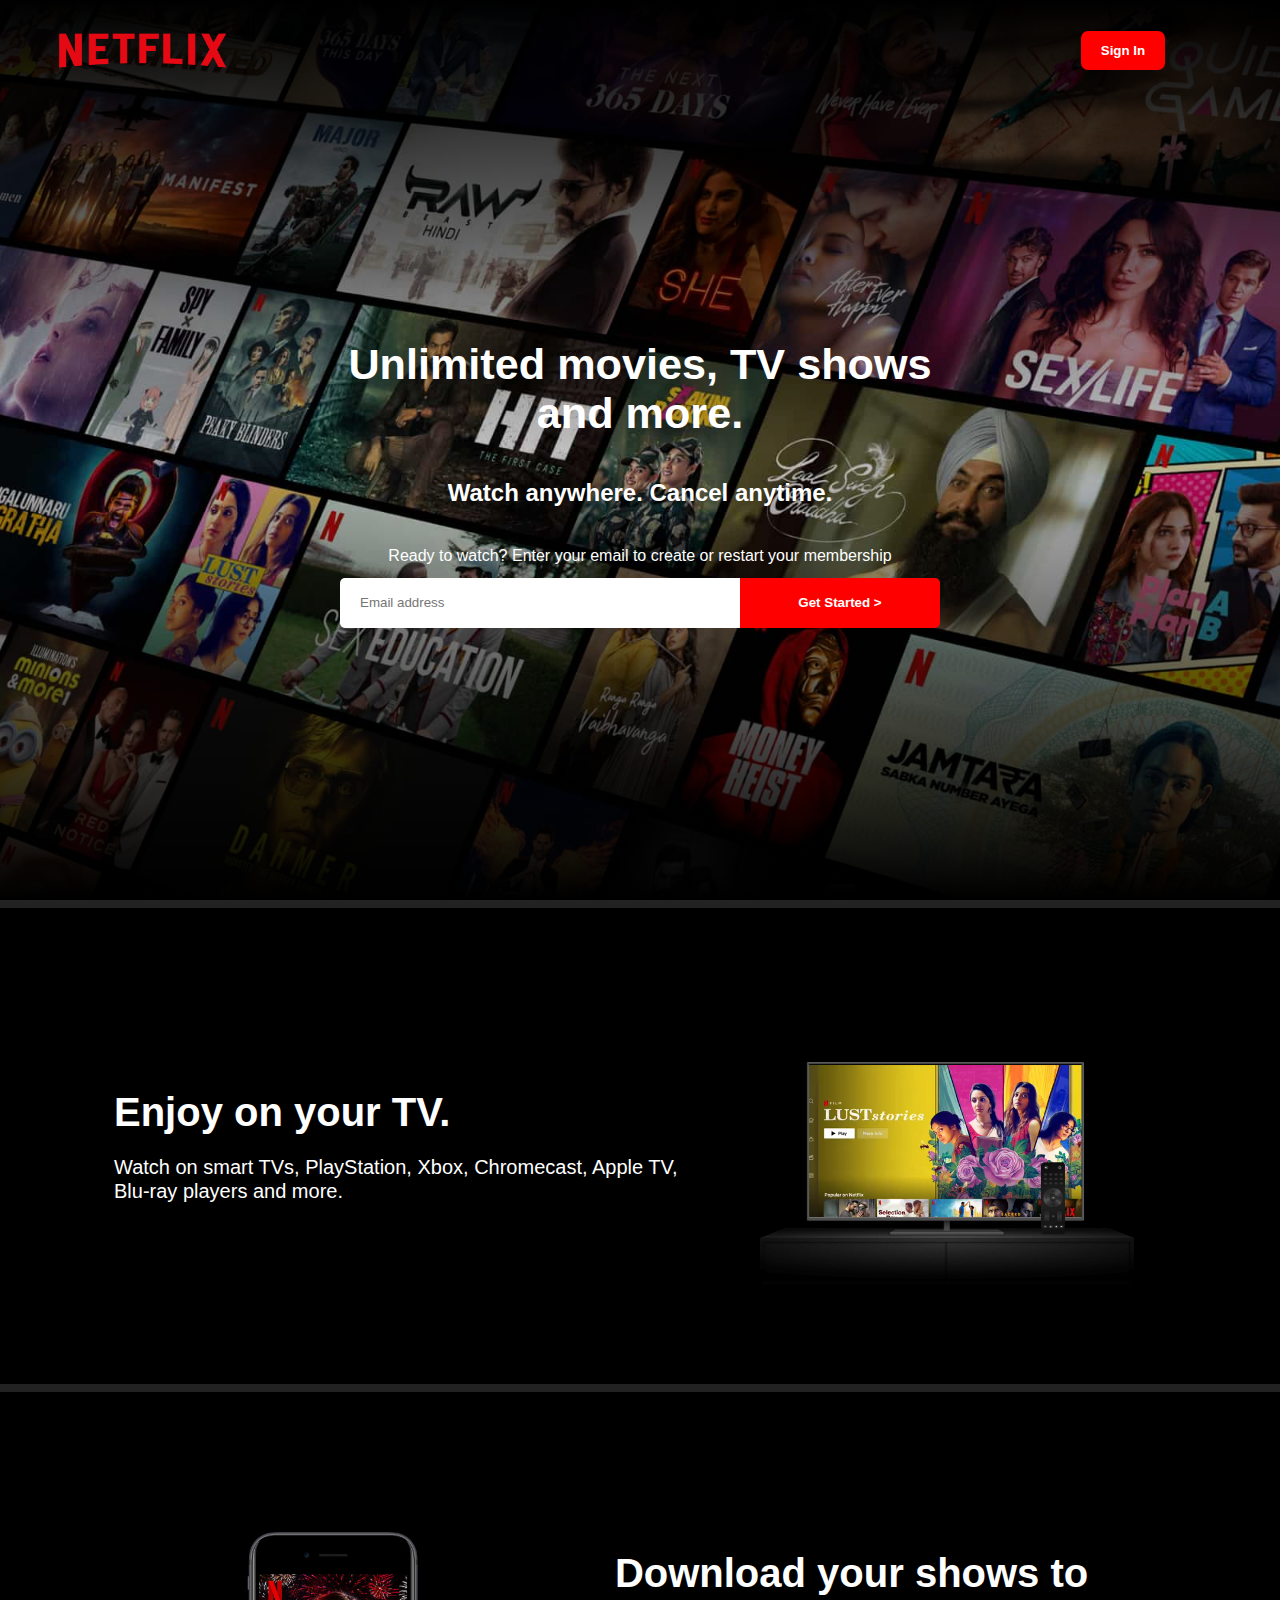
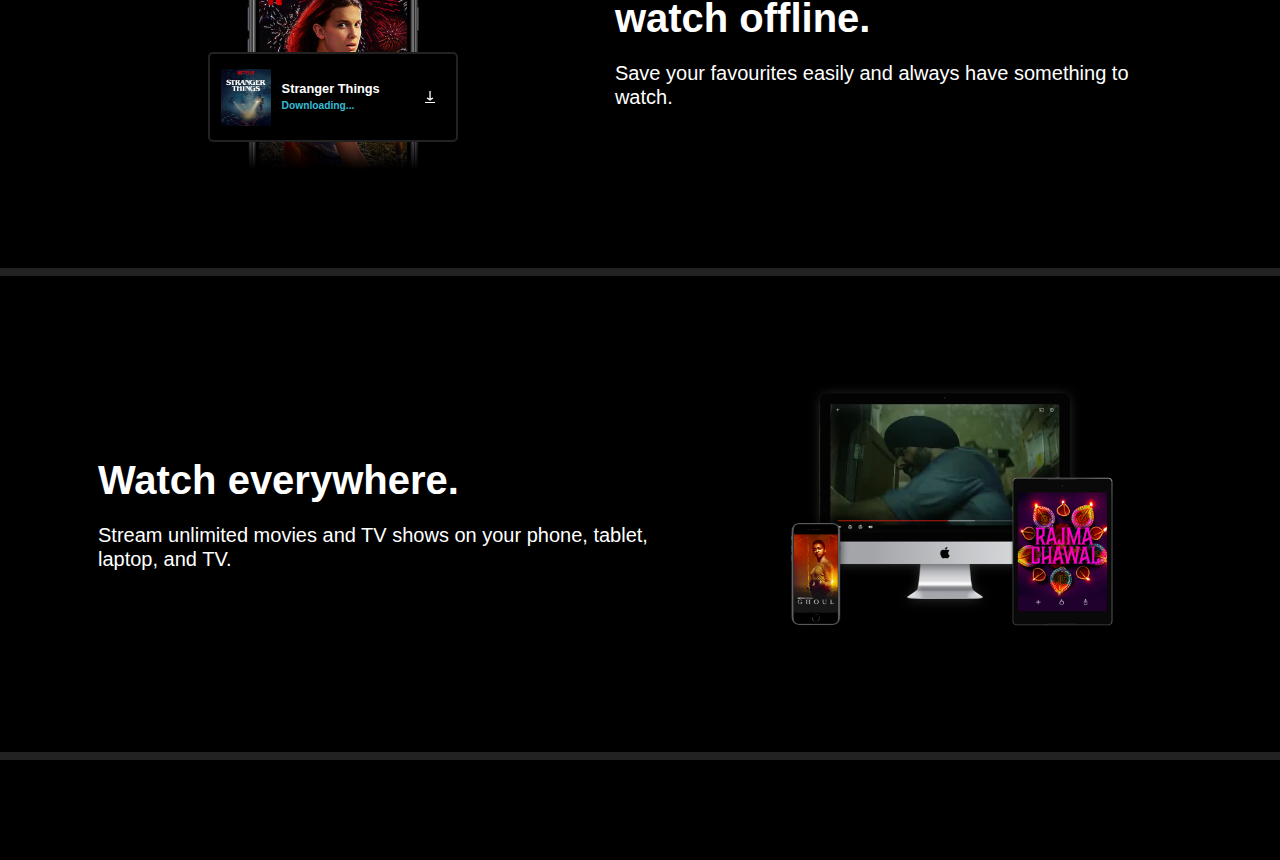
==== index.html @ bd9a206d "updates on style card 3" ====
<!DOCTYPE html>
<html lang="en">
<head>
    <meta charset="UTF-8">
    <meta name="viewport" content="width=device-width, initial-scale=1.0">
    <title>Netflix India - Watch TV Shows Online, Watch Movies Online - Dakhani Usman </title>
    <link rel="stylesheet" href="./styles.css">
    <link rel="stylesheet" href="./responsive.css">
    <link rel="icon" href="./assets/Netflixicon.ico" >
</head>
<body>
    <div id="main">
        <div id="main-container">
            <section class="hero">
                <div class="header">
                    <header class="header-container">
                        <div class="logo">
                            <div class="logo-container">
                                <img src="./assets/logo.png" alt="">
                            </div>
                        </div>
                        <div class="sign-in">
                            <div class="sign-in-btn">
                                <button class="btn">
                                    <a href="#">Sign In</a>
                                </button>
                            </div>
                        </div>
                    </header>
                </div>
                <div class="hero-body">
                    <div class="banner">
                        <div class="banner-desc">
                            <h1>Unlimited movies, TV shows and more.</h1>
                            <h2>Watch anywhere. Cancel anytime.</h2>
                            <p>Ready to watch? Enter your email to create or restart your membership</p>
                        </div>
                        <div class="action-box">
                            <input type="text" placeholder="Email address">
                            <div class="start-btn">
                                <button class="btn">
                                    <a href="#">Get Started > </a>
                                </button>
                            </div>
                        </div>
                    </div>
                </div>
            </section>

            <!-- style csards section -->
             <section class="style-cards">
                <div class="style-cards-container">
                    <div class="style-card card-1">
                        <div class="card-1-container">
                            <div class="card-1-left">
                                <div class="card-1-left-desc">
                                    <h2>Enjoy on your TV.</h2>
                                    <p>
                                        Watch on smart TVs, PlayStation, Xbox, Chromecast, Apple TV, Blu-ray players and more.
                                    </p>
                                </div>
                            </div>
                            <div class="card-1-right">
                                <div class="card-1-right-container">
                                    <img src="./assets/tv1.png" alt="">
                                    <video src="./assets/video1.m4v" autoplay loop muted ></video>
                                </div>
                            </div>
                        </div>
                    </div>
                    <div class="style-card card-2">
                        <div class="card-2-container">
                            <div class="card-2-left">
                                <div class="card-2-left-container">
                                    <div class="card-2-outer-img">
                                        <img src="./assets/card2Img.jpg" alt="card 2 img">
                                    </div>
                                    <div class="card-2-inner-img">
                                        <img src="./assets/STimg.png" alt="stranger things image">
                                        <p>Stranger  Things <br />
                                            <span style="color:#36bdd9;">Downloading...</span>
                                        </p>
                                        <img src="./assets/download-icon.gif" alt="download gif">
                                    </div>
                                </div>
                            </div>
                            <div class="card-2-right">
                                <div class="card-2-right-desc">
                                    <h2>Download your shows to watch offline.</h2>
                                    <p>Save your favourites easily and always have something to watch.</p>
                                </div>
                            </div>
                        </div>
                    </div>
                    <div class="style-card">
                        <div class="card-3-container">
                            <div class="card-3-left">
                                <div class="card-3-left-desc">
                                    <h2>Watch everywhere.</h2>
                                    <p>
                                        Stream unlimited movies and TV shows on your phone, tablet, laptop, and TV.
                                    </p>
                                </div>
                            </div>
                            <div class="card-3-right">
                                <div class="card-3-right-container">
                                    <img src="./assets/tv2.png" alt="TV 2">
                                    <video src="./assets/video2.m4v" autoplay loop muted ></video>
                                </div>
                            </div>
                        </div>
                    </div>
                    <div class="style-card"></div>
                </div>
             </section>
        </div>
    </div>
</body>
</html>
---- styles.css ----
* {
  margin: 0;
  padding: 0;
  box-sizing: border-box;
}

#main {
  width: 100%;
  /* height: 100vh; */
  /* border: 5px solid red; */
  font-family: Arial, Helvetica, sans-serif;
}

#main-container {
  width: 100%;
  height: 100%;
  background-color: black;
  color: white;
  /* padding: 0px 2em; */
}

.hero {
  position: relative;
  width: 100%;
  height: 100vh;
  /* background-color: green; */
  color: white;
  background: url(./assets/banner.jpg);
  background-size: cover;
  background-position: center;
  background-repeat: no-repeat;
  /* z-index: 1000; */
}

.hero::before {
  content: "";
  position: absolute;
  top: 0;
  left: 0;
  width: 100%;
  height: 50%;
  z-index: 10;
  background: linear-gradient(to bottom, black, transparent);
}

.hero::after {
  content: "";
  position: absolute;
  bottom: -0px;
  left: 0;
  width: 100%;
  height: 50%;
  z-index: 10;
  background: linear-gradient(to top, black, transparent);

}

.header {
  position: relative;
  width: 95%;
  height: 100px;
  margin: auto;
  /* border: 2px solid green; */
  display: flex;
  justify-content: space-between;
  align-items: center;
  z-index: 1000;
}

.header-container {
  width: 100%;
  height: 100%;
  /* border: 2px solid blue; */
  display: flex;
  justify-content: space-between;
  align-items: center;
}

.logo {
  width: 30%;
  height: 100%;
  /* border: 2px solid yellow; */
}

.logo-container {
  width: 220px;
  height: 100%;
  /* border: 1px solid blue; */
  display: flex;
  justify-content: left;
  align-items: center;
}

.logo-container>img {
  width: 100%;
  height: 100%;
}

.sign-in {
  width: 30%;
  height: 100%;
  /* border: 2px solid yellow; */
  display: flex;
  justify-content: right;
  align-items: center;
}

.sign-in-btn {
  width: 250px;
  height: 100%;
  display: flex;
  justify-content: center;
  align-items: center;
  /* border: 2px solid blue; */
}

.btn {
  background-color: #ff0000;
  padding: 12px 20px;
  border-radius: 7px;
  border: none;
  outline: none;
}

.btn a {
  text-decoration: none;
  color: white;
  font-size: 1.4em;
  font-weight: 600;
}

.hero-body {
  width: 100%;
  min-height:100vh;
  /* border: 2px solid red; */
  display: flex;
  justify-content: center;
  align-items: center;
  z-index: 1000;
  margin: auto;
}

.banner {
  position: relative;
  max-width: 700px;
  height: 300px;
  margin: auto;
  /* border: 2px solid blue; */
  display: flex;
  flex-direction: column;
  justify-content: space-between;
  align-items: center;
  transform: translate(0%, -20%);
  z-index: 1000;
}

.banner-desc {
  width: 100%;
  height: 75%;
  /* border: 2px solid yellow; */
  display: flex;
  flex-direction: column;
  justify-content: space-between;
  align-items: center;
  gap: 20px;
}

h1 {
  width: 100%;
  font-size: 3.2em;
  text-align: center;
}

h2 {
  font-size: 1.5em;
}

p {
  font-size: 1.2em;
}

.action-box {
  width: 100%;
  height: 25%;
  /* border: 2px solid blue; */
  display: flex;
  justify-content: center;
  align-items: center;
}

.action-box>input {
  width: 70%;
  /* height:70%; */
  height: 50px;
  padding: 18px 20px;
  border-radius: 5px 0px 0px 5px;
  border: none;
  outline: none;
}

.action-box>.start-btn .btn {
  width: 200px;
  height: 50px;
  /* height: 70%;    */
  padding: 15px 20px;
  border-radius: 0px 5px 5px 0px;
}

.style-cards {
  width: 100%;
  /* height: 100vh; */
  /* border: 2px solid red; */
}

.style-card {
  width: 100%;
  background-color: black;
  border-top: 8px solid rgb(34, 34, 34);
  padding: 50px 50px;
  color: #fff;
}

.card-1-container {
  width: 100%;
  height: 100%;
  padding: 3em 2em;
  display: flex;
  justify-content: space-between;
  align-items: center;
}

.card-1-left {
  width: 55%;
  height: 100%;
  /* border: 2px solid blue; */
  display: flex;
  justify-content: center;
  align-items: center;
}

.card-1-left-desc {
  width: 100%;
  height: 100%;
  /* border: 2px solid green; */
  padding: 0px 0px 0px 2em ;
  display: flex;
  flex-direction: column;
  justify-content: space-evenly;
  text-align: left;
  gap: 20px;
}

.style-card h2 {
  font-size: 3em;
}

.style-card p {
  width: 100%;
  font-size: 1.7em;
  line-height: 1.2em;
}

.card-1-right {
  width: 45%;
  height: 100%;
  /* border: 2px solid blue; */
  display: flex;
  justify-content: center;
  align-items: center;
}

.card-1-right-container {
  position: relative;
  min-width: 640px;
  height: 480px;
  padding: 0px 1em;
  display: flex;
  justify-content: center;
  align-items: center;
  /* border: 2px solid yellow; */
}

.card-1-right-container>img {
  position: relative;
  width: 100%;
  height: 100%;
  z-index: 2;
}

.card-1-right-container>video {
  position: absolute;
  top: 21%;
  left: 14.5%;
  width: 70%;
  z-index: 1;
}

.card-2-container {
  width: 100%;
  height: 100%;
  padding: 3em 2em;
  display: flex;
  justify-content: space-between;
  align-items: center;
}

.card-2-left {
  width: 45%;
  height: 100%;
  display: flex;
  justify-content: center;
  align-items: center;
  /* border: 2px solid blue; */
}

.card-2-left-container {
  position: relative;
  width: 100%;
  height: 100%;
  display: flex;
  flex-direction: column;
  align-items: center;
}

.card-2-outer-img {
  min-width: 700px;
  height: 520px;

}

.card-2-outer-img>img {
  width: 100%;
  height: 100%;
}

.card-2-inner-img {
  position: absolute;
  bottom: 10%;
  min-width: 350px;
  height: 90px;
  border: 2px solid #222222;
  display: flex;
  justify-content: space-evenly;
  align-items: center;
  background-color: black;
  border-radius: 5px;
  /* border: 5px solid red; */
}

.card-2-inner-img >img:nth-child(1) {
  /* border: 1px solid white; */
  min-width: 50px;
  height: 70px;
}

.card-2-inner-img p {
  font-size: 1em;
  font-weight: 600;
  /* border: 2px solid blue; */
  width: 50%;
}


.card-2-inner-img span {
  font-size: 0.8em;

}

.card-2-inner-img >img:nth-child(3){
  width: 50px;
  height: 50px;
}


.card-2-right {
  width: 55%;
  height: 100%;
  /* border: 2px solid blue; */
  display: flex;
  justify-content: center;
  align-items: center;
}


.card-2-right-desc {
  width: 90%;
  height: 100%;
  /* border: 2px solid green; */
  padding: 0px 2em 0px 0px  ;
  display: flex;
  flex-direction: column;
  justify-content: space-evenly;
  text-align: left;
  gap: 20px;
}

.card-3-container {
  width: 100%;
  height: 100%;
  padding: 3em 2em;
  display: flex;
  justify-content: space-between;
  align-items: center;
}

.card-3-left {
  width: 55%;
  height: 100%;
  /* border: 2px solid blue; */
  display: flex;
  justify-content: center;
  align-items: center;
}

.card-3-left-desc {
  width: 100%;
  height: 100%;
  /* border: 2px solid green; */
  padding: 0px 1em;
  display: flex;
  flex-direction: column;
  justify-content: space-evenly;
  text-align: left;
  gap: 20px;
}


.card-3-right {
  width: 45%;
  height: 100%;
  /* border: 2px solid blue; */
  display: flex;
  justify-content: center;
  align-items: center;
}

.card-3-right-container {
  position: relative;
  min-width: 700px;
  height: 526px;
  padding: 0px 1em;
  display: flex;
  justify-content: center;
  align-items: center;
  /* border: 2px solid yellow; */
}

.card-3-right-container>img {
  position: relative;
  width: 100%;
  height: 100%;
  z-index: 2;
}

.card-3-right-container>video {
  position: absolute;
  top: 8%;
  left: 18.5%;
  width: 60%;
  z-index: 1;
}

::-webkit-scrollbar{
  display: none;
}
---- responsive.css ----
/* mobile */
@media screen and (min-width : 300px) and (max-width : 499px) {
    .banner {
        max-width: 300px;
        height: 300px;
        /* border: 2px solid green; */
    }

    .banner-desc {
        height: 70%;
        justify-content: space-evenly;
        gap: 0px;
        /* border: 2px solid red; */
    }

    .action-box>input {
        width: 70%;
        /* height:70%; */
        height: 30px;
        padding: 18px 20px;
        border-radius: 5px 0px 0px 5px;
        border: none;
        outline: none;
    }

    h1 {
        font-size: 2em;
        text-align: center;
    }

    h2 {
        font-size: 1.2em;
    }

    p {
        font-size: 1em;
        text-align: center;
    }

    .logo-container {
        width: 150px;
        height: 100%;
    }

    .btn a {
        font-size: 1em;
    }

    .action-box {
        height: 30%;
    }


    .action-box>input {
        width: 50%;
        /* height:70%; */
        height: 50px;
        padding: 18px 20px;
        border-radius: 5px 0px 0px 5px;
        border: none;
        outline: none;
    }


    .action-box>.start-btn .btn {
        width: 130px;
        height: 50px;
        /* height: 70%;    */
        padding: 5px;
        font-size: 12px;
        border-radius: 0px 5px 5px 0px;
    }

    .style-card {
        padding: 0px;
    }

    .card-1-container {
        flex-direction: column;
        gap: 30px;
    }

    .card-1-left {
        width: 100%;
    }

    .card-1-left-desc {
        gap: 30px;
    }

    .card-1-left-desc h2 {
        text-align: center;
    }

    .card-1-left-desc p {
        text-align: center;
    }

    .card-1-right {
        width: 100%;
    }

    .card-1-right-container {
        min-width: 300px;
        height: 240px;
        padding: 0;
    }


    .style-cards h2 {
        font-size: 1.5rem;
        text-align: center;
    }


    .style-cards p {
        font-size: 1rem;
        text-align: center;
    }


    .card-2-container {
        flex-direction: column;
        gap: 30px;
    }

    .card-2-right-desc {
        padding: 0;
    }

    .card-2-left {
        width: 100%;

    }

    .card-2-right-desc {
        gap: 30px;
    }

    .card-2-right {
        width: 100%;
        /* border: 2px solid red; */
    }

    .card-2-outer-img {
        min-width: 300px;
        height: 240px;
        /* border: 2px solid red; */
    }

    .card-2-inner-img {
        min-width: 200px;
        height: 50px;
        /* border: 2px solid blue; */
    }

    .card-2-inner-img>img:nth-child(1) {
        /* border: 1px solid white; */
        min-width: 30px;
        height: 42px;
    }

    .card-2-inner-img>p {
        font-size: 0.7em;
        text-align: left;
    }

    .card-2-inner-img>img:nth-child(3) {
        width: 30px;
        height: 30px;
    }

    .card-1-container {
        flex-direction: column;
        gap: 30px;
    }



    .card-1-left {
        width: 100%;
    }

    .card-1-left-desc {
        gap: 30px;
    }

    .card-1-left-desc h2 {
        text-align: center;
    }

    .card-1-left-desc p {
        text-align: center;
    }

    .card-1-right {
        width: 100%;
    }

    .card-1-right-container {
        min-width: 300px;
        height: 240px;
        padding: 0;
    }
}

/* mini tablets */
@media screen and (min-width : 500px) and (max-width : 699px) {
    .banner {
        max-width: 500px;
        /* border: 2px solid purple; */
    }

    h1 {
        font-size: 2em;
        text-align: center;
    }

    h2 {
        font-size: 1.5em;
    }

    p {
        font-size: 1em;
        text-align: center;
    }

    .btn a {
        font-size: 1em;
    }

    .action-box>.start-btn .btn {
        width: 150px;
        padding: 10px 10px;
    }

    .card-1-container {
        flex-direction: column;
        gap: 30px;
    }

    .card-1-left {
        width: 100%;
    }

    .card-1-left-desc {
        gap: 30px;
    }

    .card-1-left-desc p {
        text-align: left;
    }

    .card-1-right {
        width: 100%;
    }

    .style-card {
        padding: 50px 0px;
    }

    .card-1-right-container {
        min-width: 500px;
        height: 340px;
        /* padding: 3em 0px; */
    }

    .style-cards h2 {
        font-size: 2rem;
    }


    .style-cards p {
        font-size: 1rem;
        text-align: left;
    }

    .card-2-container {
        flex-direction: column;
        gap: 30px;
    }

    .card-2-left {
        width: 100%;

    }

    .card-2-right-desc {
        gap: 30px;
    }

    .card-2-right {
        width: 100%;
        /* border: 2px solid red; */
    }

    .card-2-outer-img {
        min-width: 500px;
        height: 375px;
        /* border: 2px solid red; */
    }

    .card-2-inner-img {
        min-width: 250px;
        /* border: 2px solid blue; */
    }

    .card-2-inner-img>img:nth-child(1) {
        /* border: 1px solid white; */
        min-width: 40px;
        height: 57px;
    }

    .card-2-inner-img>p {
        font-size: 0.8em;
        text-align: left;
    }

    .card-2-inner-img>img:nth-child(3) {
        width: 30px;
        height: 30px;
    }
}


/* tablet */
@media screen and (min-width : 700px) and (max-width : 999px) {
    .banner {
        max-width: 600px;
        /* border: 2px solid green; */
    }

    h1 {
        font-size: 2.7em;
        text-align: center;
    }

    h2 {
        font-size: 1.5em;
    }

    p {
        font-size: 1em;
    }

    .btn a {
        font-size: 1em;
    }

    .style-cards h2 {
        font-size: 2.2rem;
    }


    .style-cards p {
        font-size: 1.05rem;
    }

    .card-1-container {
        flex-direction: column;
        gap: 30px;
    }

    .card-1-left {
        width: 100%;
    }

    .card-1-left-desc {
        gap: 30px;
    }

    .card-1-right {
        width: 100%;
    }

    .card-2-container {
        flex-direction: column;
        gap: 30px;
    }

    .card-2-left {
        width: 100%;

    }

    .card-2-right-desc {
        gap: 30px;
    }

    .card-2-right {
        width: 100%;
        /* border: 2px solid red; */
    }


    .card-2-outer-img {
        min-width: 640px;
        height: 480px;
        /* border: 2px solid red; */
    }

    .card-3-container {
        flex-direction: column;
        gap: 30px;
    }

    .card-3-left {
        width: 100%;
    }

    .card-3-left-desc {
        gap: 30px;
    }

    .card-3-right {
        width: 100%;
    }


}


/* laptop */
@media screen and (min-width : 1000px) and (max-width : 1439px) {
    .banner {
        max-width: 600px;
        /* border: 2px solid blue; */
    }

    h1 {
        font-size: 2.7em;
        text-align: center;
    }

    h2 {
        font-size: 1.5em;
    }

    p {
        font-size: 1em;
    }

    .btn a {
        font-size: 1em;
    }

    .style-cards h2 {
        font-size: 2.5rem;
    }

    .style-cards p {
        font-size: 1.25rem;
    }


    .card-1-right-container {
        min-width: 340px;
        height: 280px;
    }

    .card-2-outer-img {
        min-width: 340px;
        height: 280px;
        /* border: 2px solid red; */
    }

    .card-2-inner-img {
        min-width: 250px;
    }

    .card-2-inner-img>img:nth-child(1) {
        /* border: 1px solid white; */
        width: 40px;
        height: 57px;
    }

    .card-2-inner-img p {
        font-size: 0.8em;
    }

    .card-2-inner-img>img:nth-child(3) {
        width: 30px;
        height: 30px;
    }

    .card-3-right-container {
        min-width: 340px;
        height: 280px;
    }
}


/* desktop */
@media screen and (min-width : 1440px) and (max-width : 1920px) {
    h1 {
        font-size: 3.2em;
    }

    h2 {
        font-size: 1.5em;
    }

    p {
        font-size: 1.2em;
    }


}

@media screen and (min-width:1385px)and (max-width : 1685px) {

    .card-1-right-container {
        min-width: 540px;
        height: 380px;
    }

    .card-2-outer-img {
        min-width: 540px;
        height: 380px;
    }

    .card-3-right-container {
        min-width: 540px;
        height: 380px;
    }

}
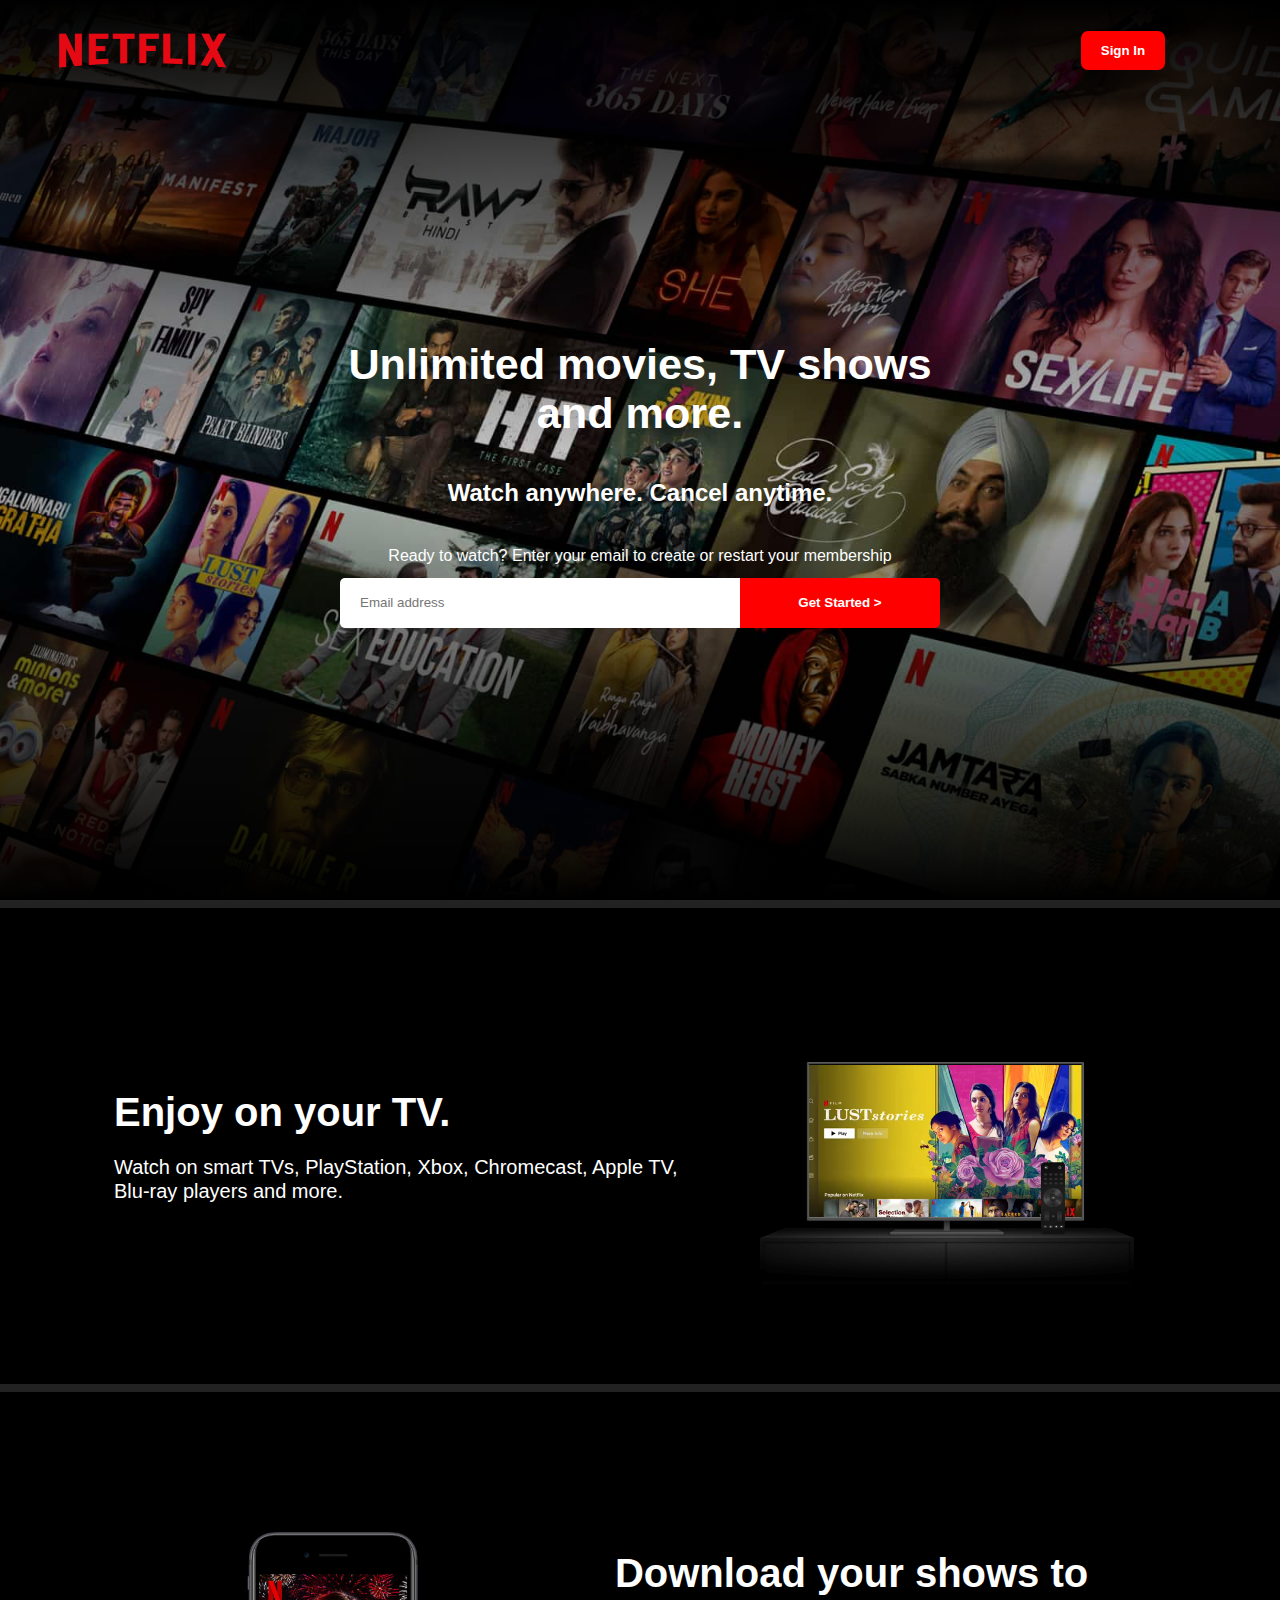
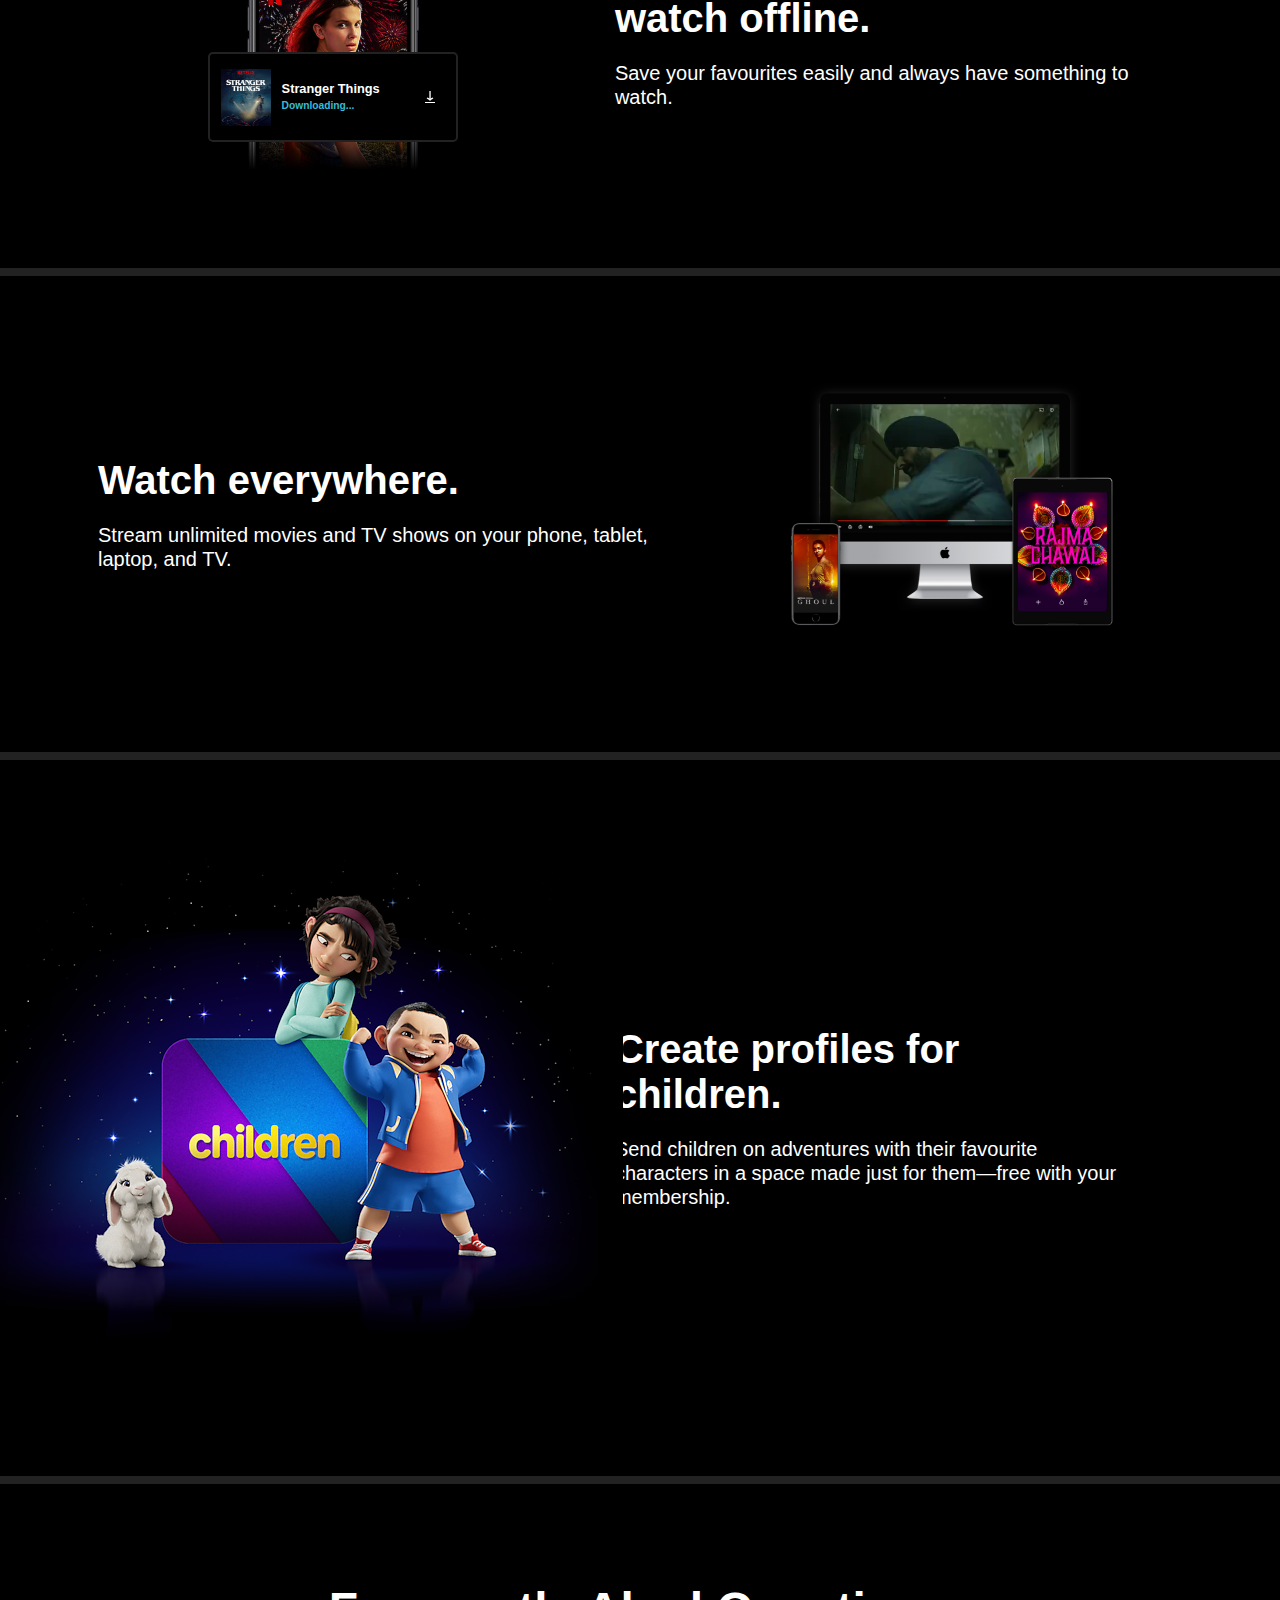
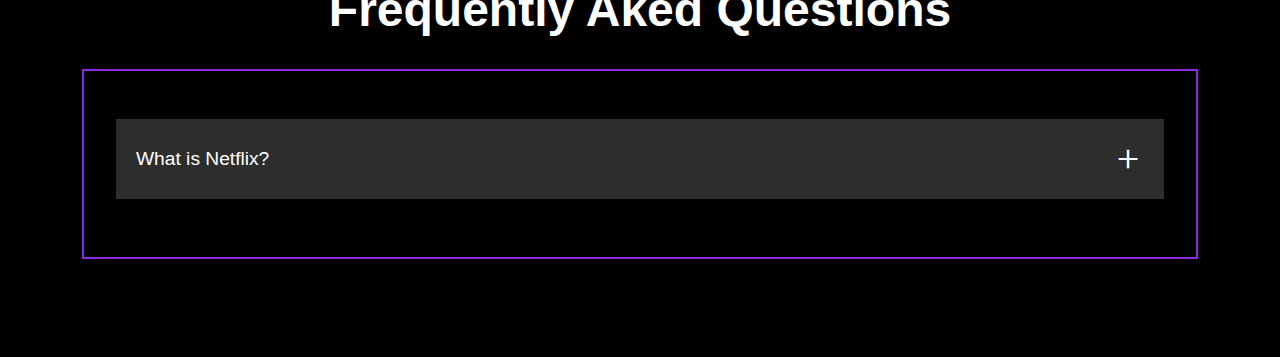
==== commit 77ecfc87: "faq" ====
--- a/index.html
+++ b/index.html
@@ -7,6 +7,8 @@
     <link rel="stylesheet" href="./styles.css">
     <link rel="stylesheet" href="./responsive.css">
     <link rel="icon" href="./assets/Netflixicon.ico" >
+
+    <link rel="stylesheet" href="https://fonts.googleapis.com/css2?family=Material+Symbols+Outlined:opsz,wght,FILL,GRAD@20..48,100..700,0..1,-50..200&icon_names=add" />
 </head>
 <body>
     <div id="main">
@@ -110,10 +112,54 @@
                             </div>
                         </div>
                     </div>
-                    <div class="style-card"></div>
+                    <div class="style-card">
+                        <div class="card-4-container">
+                            <div class="card-4-left">
+                                <div class="card-4-left-container">
+                                    <div class="card-4-img">
+                                        <img src="./assets/card4Img.png" alt="card 4 img">
+                                    </div>
+                                </div>
+                            </div>
+                            <div class="card-4-right">
+                                <div class="card-4-right-desc">
+                                    <h2>Create profiles for children.</h2>
+                                    <p>Send children on adventures with their favourite characters in a space made just for them—free with your membership.</p>
+                                </div>
+                            </div>
+                        </div>
+                    </div>
+                </div>
+             </section>
+             <section class="faq-section">
+                <div class="faq-container">
+                    <div class="faq-heading">
+                        <h2>Frequently Aked Questions</h2>
+                    </div>
+                    <div class="faq-body">
+                        <div class="faq-body-container">
+                            <div class="faq">
+                                <div class="question">
+                                    <p>What is Netflix?</p>
+                                    <span class="material-symbols-outlined">
+                                        add
+                                    </span>
+                                </div>
+                                <div class="answer">
+                                    <p>Netflix is a streaming service that offers a wide variety of award-winning TV shows, movies, anime, documentaries and more – on thousands of internet-connected devices.</p>
+                                    <br>
+                                    <p>You can watch as much as you want, whenever you want, without a single ad – all for one low monthly price. There's always something new to discover, and new TV shows and movies are added every week!</p>
+                                </div>
+                            </div>
+
+                        </div>
+                    </div>
                 </div>
              </section>
         </div>
     </div>
+
+
+    <script src="script.js"></script>
 </body>
 </html>--- a/styles.css
+++ b/styles.css
@@ -215,7 +215,7 @@
 .style-card {
   width: 100%;
   background-color: black;
-  border-top: 8px solid rgb(34, 34, 34);
+  border-top: 8px solid #222222;
   padding: 50px 50px;
   color: #fff;
 }
@@ -271,8 +271,8 @@
 
 .card-1-right-container {
   position: relative;
-  min-width: 640px;
-  height: 480px;
+  min-width: 700px;
+  height: 520px;
   padding: 0px 1em;
   display: flex;
   justify-content: center;
@@ -460,6 +460,180 @@
   z-index: 1;
 }
 
+.card-4-container {
+  width: 100%;
+  height: 100%;
+  padding: 3em 2em;
+  display: flex;
+  justify-content: space-between;
+  align-items: center;
+}
+
+.card-4-left {
+  width: 45%;
+  height: 100%;
+  display: flex;
+  justify-content: center;
+  align-items: center;
+  /* border: 2px solid blue; */
+}
+
+.card-4-left-container {
+  position: relative;
+  width: 100%;
+  height: 100%;
+  display: flex;
+  flex-direction: column;
+  align-items: center;
+}
+
+.card-4-img {
+  min-width: 700px;
+  height: 520px;
+}
+
+.card-4-outer-img>img {
+  width: 100%;
+  height: 100%;
+}
+
+
+.card-4-right {
+  width: 55%;
+  height: 100%;
+  /* border: 2px solid blue; */
+  display: flex;
+  justify-content: center;
+  align-items: center;
+}
+
+
+.card-4-right-desc {
+  width: 90%;
+  height: 100%;
+  /* border: 2px solid green; */
+  padding: 0px 2em 0px 0px  ;
+  display: flex;
+  flex-direction: column;
+  justify-content: space-evenly;
+  text-align: left;
+  gap: 20px;
+}
+
+.faq-section{
+  position: relative;
+  width: 100%;
+  height: 100%;
+  display: flex;
+  justify-content: center;
+  align-items: center;
+  padding: 50px 50px;
+  border-top: 8px solid #222222;
+}
+
+.faq-container {
+  width: 100%;
+  height: 100%;
+  padding: 3em 2em;
+  display: flex;
+  flex-direction: column;
+  justify-content: space-evenly;
+  align-items: center;
+}
+
+.faq-heading{
+  font-size: 2em;
+  margin-bottom: 1em;
+}
+
+.faq-body{
+  width: 100%;
+  height: 100%;
+  border: 2px solid blueviolet;
+  display: flex;
+  justify-content: center;
+  align-items: center;
+}
+
+.faq-body-container{
+  width: 100%;
+  height: 100%;
+  display: flex;
+  flex-direction: column;
+  justify-content: center;
+  align-items: center;
+  padding: 3em 2em;
+  gap: 1em;
+
+}
+
+.faq{
+  width: 100%;
+  height: 100%;
+  cursor: pointer;
+  display: flex;
+  flex-direction: column;
+  justify-content: space-between;
+  align-items: center;
+
+}
+
+.question{
+  width: 100%;
+  height: 80px;
+  background-color: #2d2d2d;
+  display: flex;
+  justify-content: space-between;
+  align-items: center;
+  padding: 10px 20px ;
+  margin-bottom: 10px;
+}
+
+.question:hover{
+    background-color: #545454;
+}
+
+.faq.active .question span{
+  transform: rotate(45deg);
+  transition: all .5s ease-in-out;
+}
+
+
+.question , .answer{
+  font-size: 1.2em;
+}
+
+.answer{
+  position: relative;
+  background-color: #2d2d2d;
+  width: 100%;
+  max-height: 0px;
+  display: flex;
+  flex-direction: column;
+  justify-content: space-evenly;
+  align-items: center;
+  overflow: hidden;
+
+}
+
+.faq.active .answer{
+  display: block;
+  max-height: 300px;
+  padding: 10px 20px;
+  transition: all .5s ease-in-out;
+
+}
+
+
+.question span.material-symbols-outlined {
+  font-size: 32px;
+  font-variation-settings:
+  'FILL' 0,
+  'wght' 400,
+  'GRAD' 0,
+  'opsz' 40
+}
+
 ::-webkit-scrollbar{
   display: none;
 }--- a/responsive.css
+++ b/responsive.css
@@ -170,34 +170,32 @@
         height: 30px;
     }
 
-    .card-1-container {
-        flex-direction: column;
-        gap: 30px;
-    }
-
-
-
-    .card-1-left {
-        width: 100%;
-    }
-
-    .card-1-left-desc {
-        gap: 30px;
-    }
-
-    .card-1-left-desc h2 {
-        text-align: center;
-    }
-
-    .card-1-left-desc p {
-        text-align: center;
-    }
-
-    .card-1-right {
-        width: 100%;
-    }
-
-    .card-1-right-container {
+    .card-3-container {
+        flex-direction: column;
+        gap: 30px;
+    }
+
+    .card-3-left {
+        width: 100%;
+    }
+
+    .card-3-left-desc {
+        gap: 30px;
+    }
+
+    .card-3-left-desc h2 {
+        text-align: center;
+    }
+
+    .card-3-left-desc p {
+        text-align: center;
+    }
+
+    .card-3-right {
+        width: 100%;
+    }
+
+    .card-3-right-container {
         min-width: 300px;
         height: 240px;
         padding: 0;
@@ -320,6 +318,37 @@
         width: 30px;
         height: 30px;
     }
+
+    .card-3-container {
+        flex-direction: column;
+        gap: 30px;
+    }
+
+    .card-3-left {
+        width: 100%;
+    }
+
+    .card-3-left-desc {
+        gap: 30px;
+    }
+
+    .card-3-left-desc p {
+        text-align: left;
+    }
+
+    .card-3-right {
+        width: 100%;
+    }
+
+    .style-card {
+        padding: 50px 0px;
+    }
+
+    .card-3-right-container {
+        min-width: 500px;
+        height: 340px;
+        /* padding: 3em 0px; */
+    }
 }
 
 
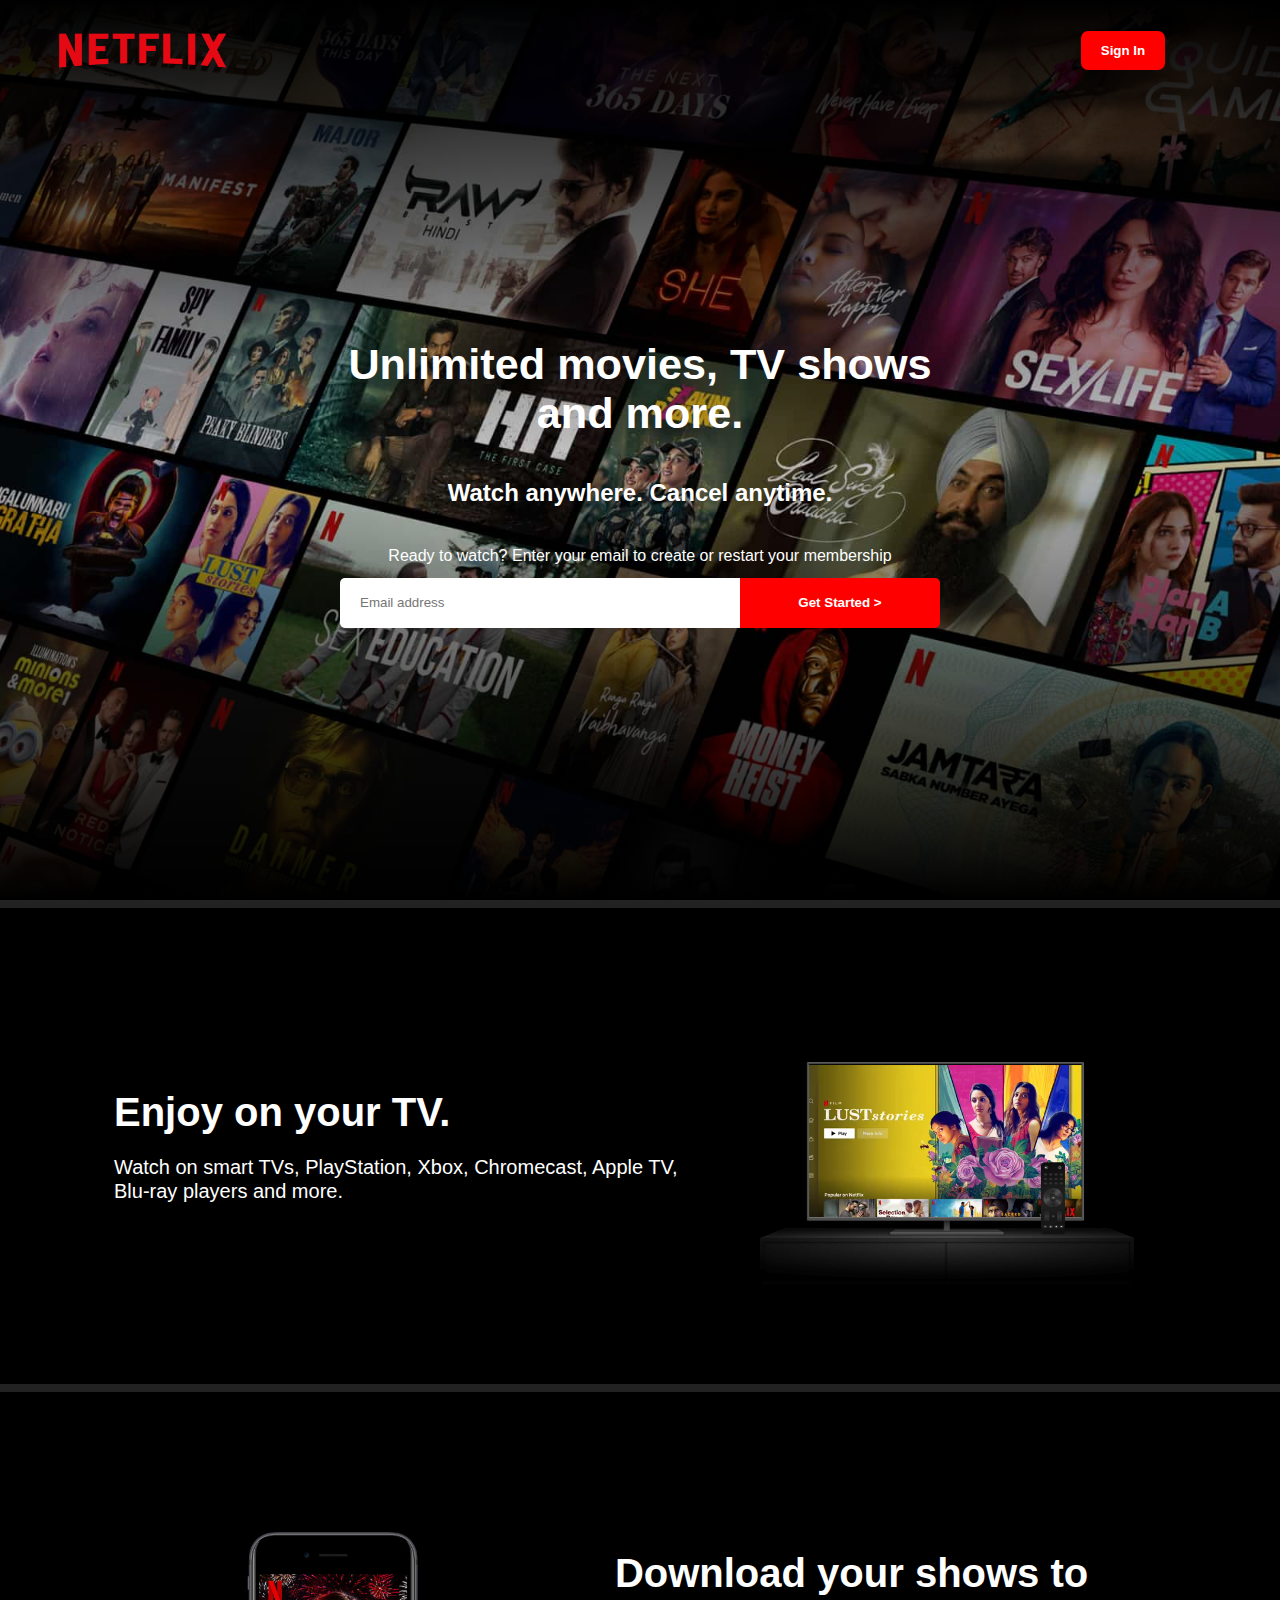
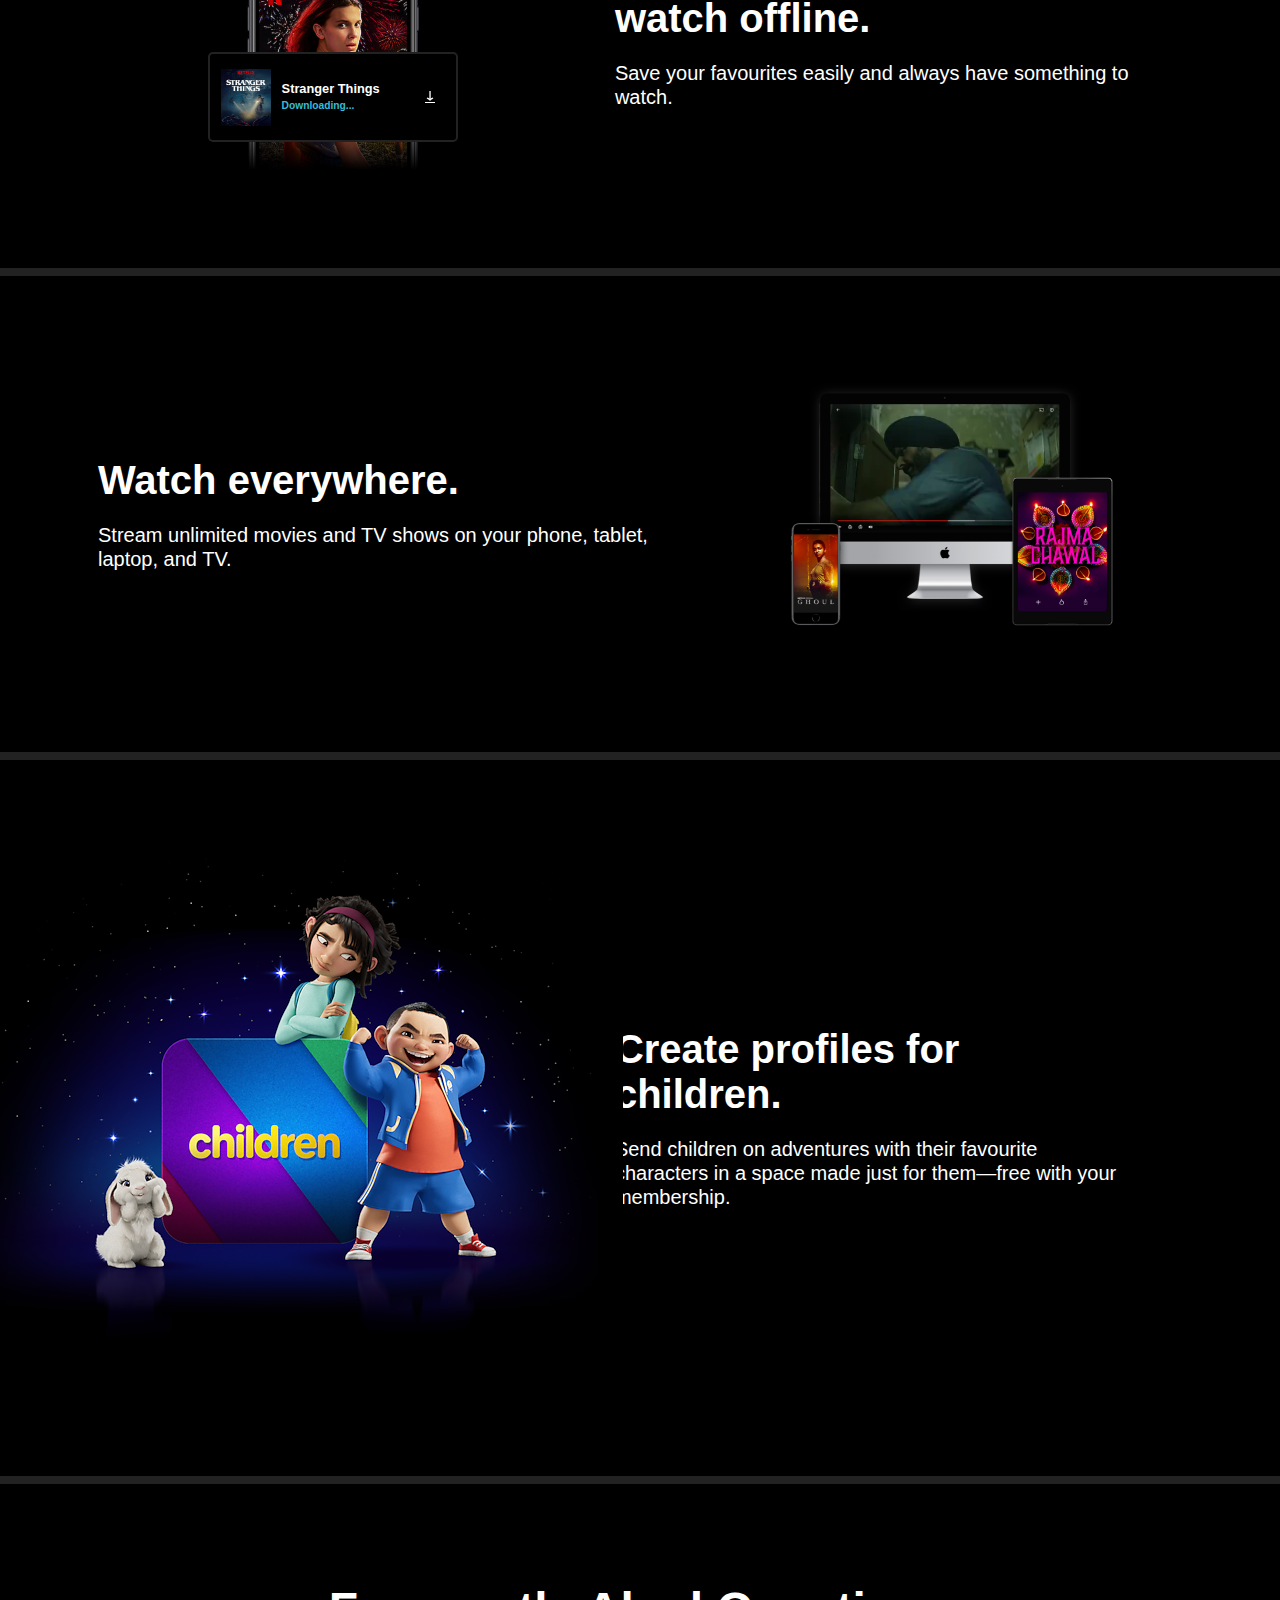
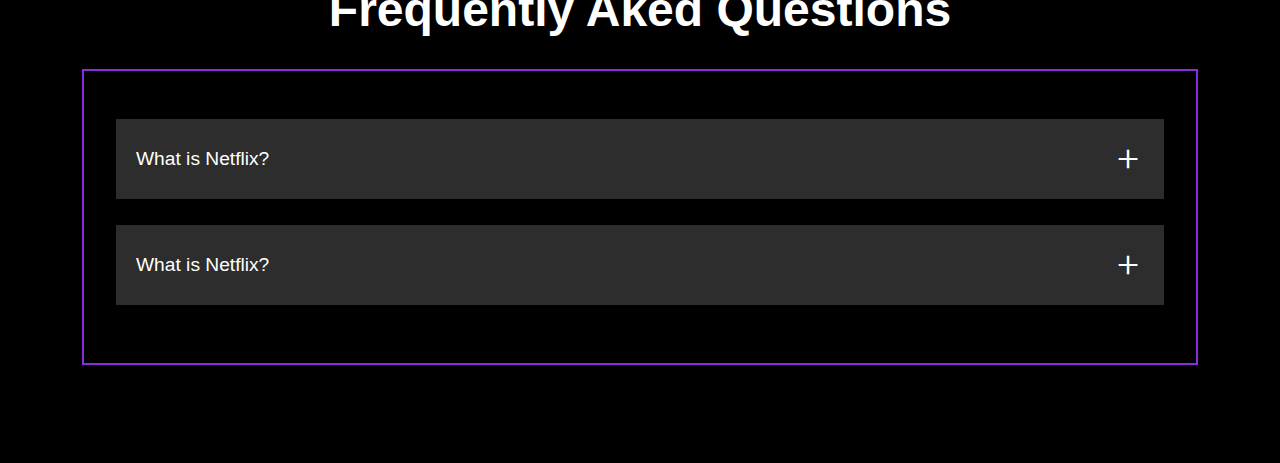
==== commit e80c228b: "updates" ====
--- a/index.html
+++ b/index.html
@@ -151,6 +151,19 @@
                                     <p>You can watch as much as you want, whenever you want, without a single ad – all for one low monthly price. There's always something new to discover, and new TV shows and movies are added every week!</p>
                                 </div>
                             </div>
+                            <div class="faq">
+                                <div class="question">
+                                    <p>What is Netflix?</p>
+                                    <span class="material-symbols-outlined">
+                                        add
+                                    </span>
+                                </div>
+                                <div class="answer">
+                                    <p>Netflix is a streaming service that offers a wide variety of award-winning TV shows, movies, anime, documentaries and more – on thousands of internet-connected devices.</p>
+                                    <br>
+                                    <p>You can watch as much as you want, whenever you want, without a single ad – all for one low monthly price. There's always something new to discover, and new TV shows and movies are added every week!</p>
+                                </div>
+                            </div>
 
                         </div>
                     </div>
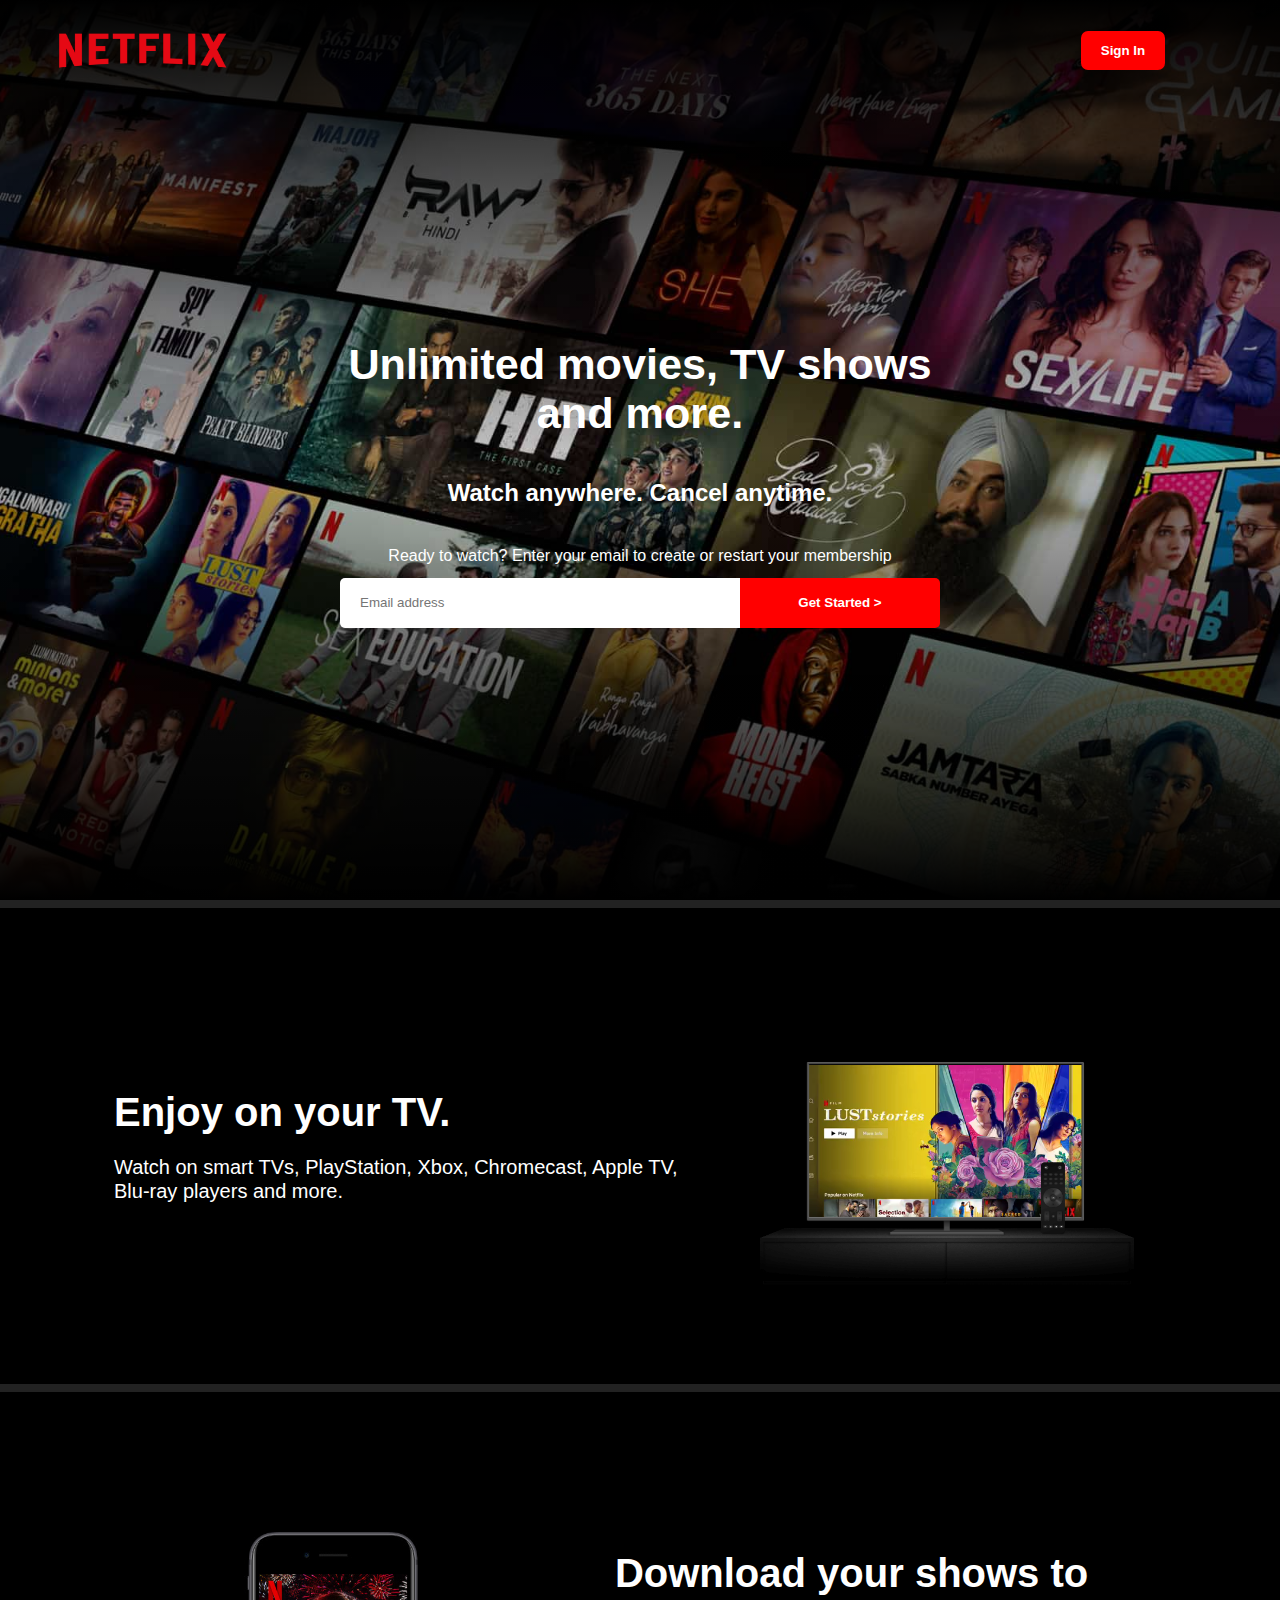
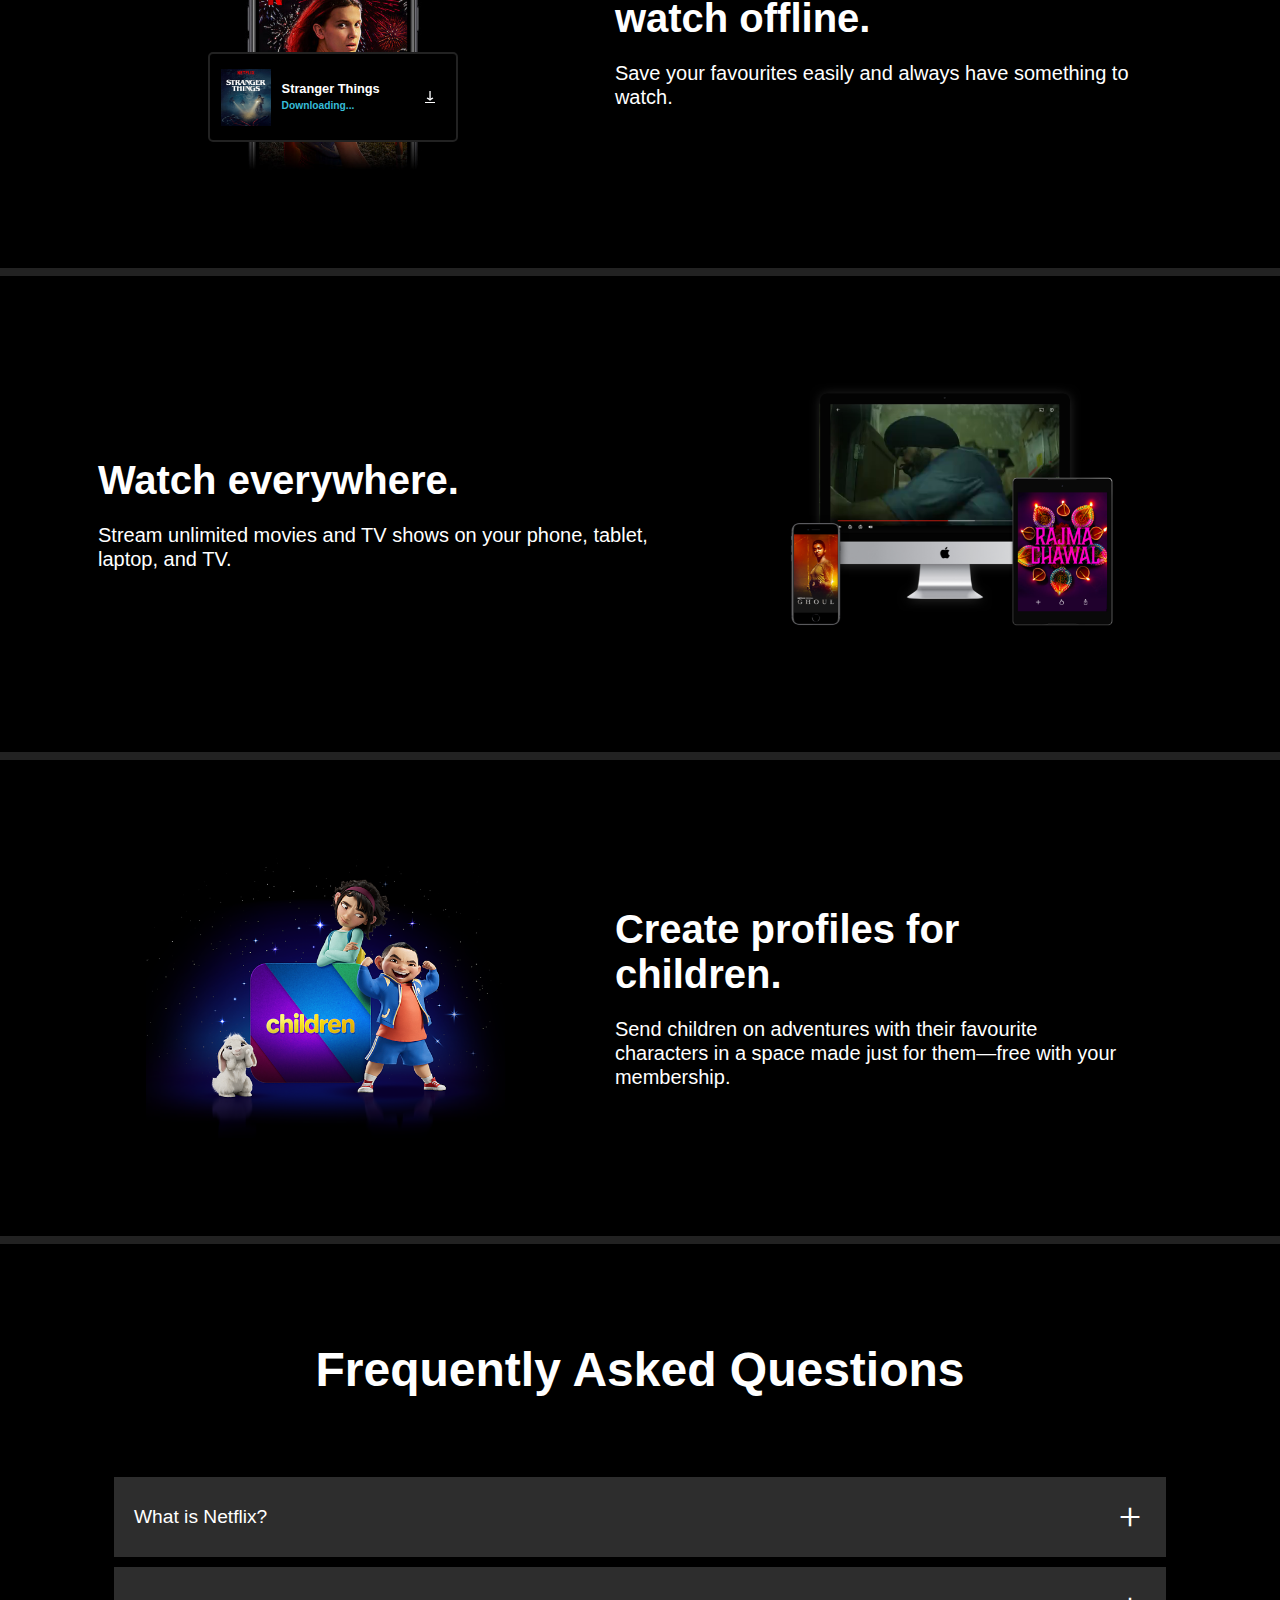
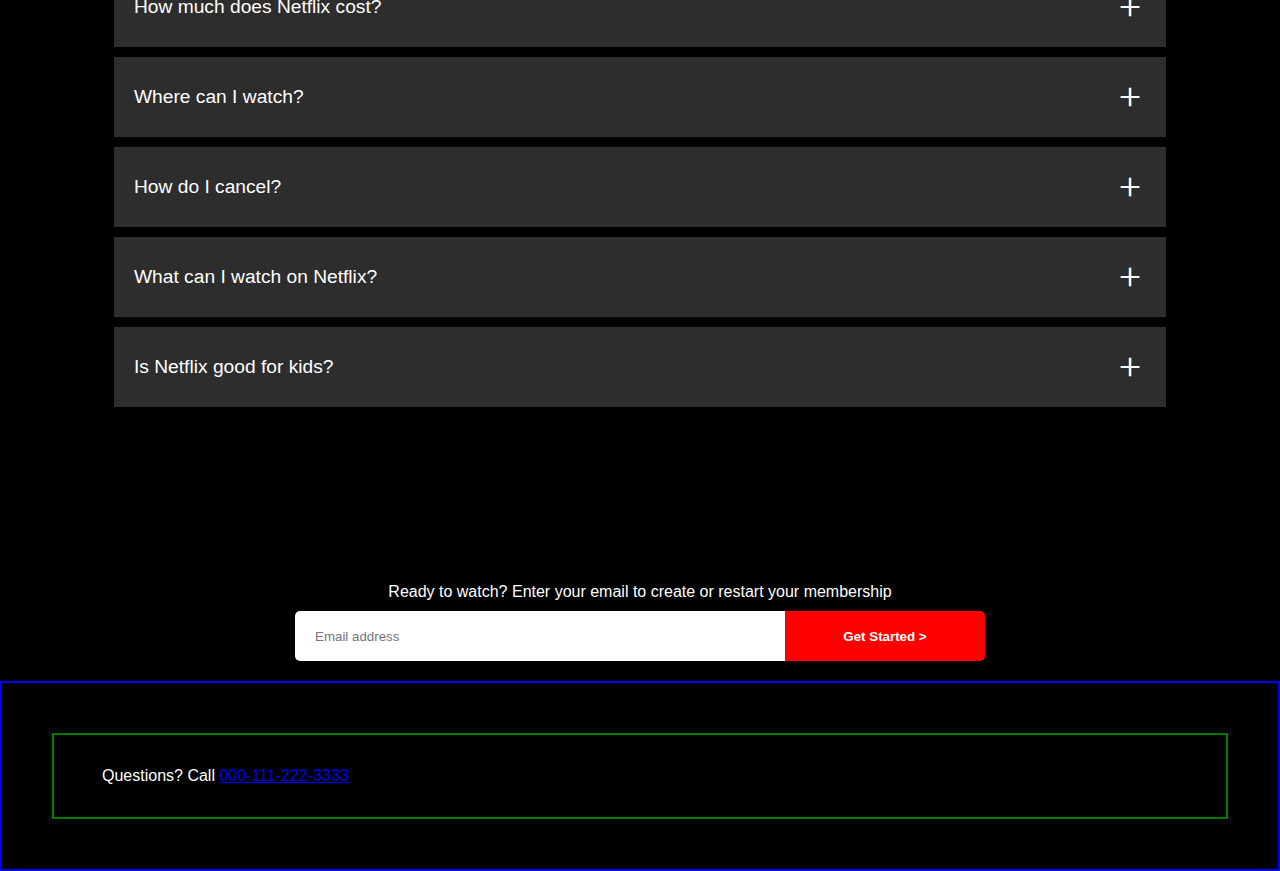
==== commit 89114bfa: "updates" ====
--- a/index.html
+++ b/index.html
@@ -134,7 +134,7 @@
              <section class="faq-section">
                 <div class="faq-container">
                     <div class="faq-heading">
-                        <h2>Frequently Aked Questions</h2>
+                        <h2>Frequently Asked Questions</h2>
                     </div>
                     <div class="faq-body">
                         <div class="faq-body-container">
@@ -153,15 +153,59 @@
                             </div>
                             <div class="faq">
                                 <div class="question">
-                                    <p>What is Netflix?</p>
-                                    <span class="material-symbols-outlined">
-                                        add
-                                    </span>
-                                </div>
-                                <div class="answer">
-                                    <p>Netflix is a streaming service that offers a wide variety of award-winning TV shows, movies, anime, documentaries and more – on thousands of internet-connected devices.</p>
+                                    <p>How much does Netflix cost?</p>
+                                    <span class="material-symbols-outlined">
+                                        add
+                                    </span>
+                                </div>
+                                <div class="answer">
+                                    <p>Watch Netflix on your smartphone, tablet, Smart TV, laptop, or streaming device, all for one fixed monthly fee. Plans range from ₹149 to ₹649 a month. No extra costs, no contracts.</p>
+                                </div>
+                            </div>
+                            <div class="faq">
+                                <div class="question">
+                                    <p>Where can I watch?</p>
+                                    <span class="material-symbols-outlined">
+                                        add
+                                    </span>
+                                </div>
+                                <div class="answer">
+                                    <p>Watch anywhere, anytime. Sign in with your Netflix account to watch instantly on the web at netflix.com from your personal computer or on any internet-connected device that offers the Netflix app, including smart TVs, smartphones, tablets, streaming media players and game consoles.</p>
+                                </div>
+                            </div>
+                            <div class="faq">
+                                <div class="question">
+                                    <p>How do I cancel?</p>
+                                    <span class="material-symbols-outlined">
+                                        add
+                                    </span>
+                                </div>
+                                <div class="answer">
+                                    <p>Netflix is flexible. There are no annoying contracts and no commitments. You can easily cancel your account online in two clicks. There are no cancellation fees – start or stop your account anytime.</p>
+                                </div>
+                            </div>
+                            <div class="faq">
+                                <div class="question">
+                                    <p>What can I watch on Netflix?</p>
+                                    <span class="material-symbols-outlined">
+                                        add
+                                    </span>
+                                </div>
+                                <div class="answer">
+                                    <p>Netflix has an extensive library of feature films, documentaries, TV shows, anime, award-winning Netflix originals, and more. Watch as much as you want, anytime you want.</p>
+                                </div>
+                            </div>
+                            <div class="faq">
+                                <div class="question">
+                                    <p>Is Netflix good for kids?</p>
+                                    <span class="material-symbols-outlined">
+                                        add
+                                    </span>
+                                </div>
+                                <div class="answer">
+                                    <p>The Netflix Kids experience is included in your membership to give parents control while kids enjoy family-friendly TV shows and films in their own space.</p>
                                     <br>
-                                    <p>You can watch as much as you want, whenever you want, without a single ad – all for one low monthly price. There's always something new to discover, and new TV shows and movies are added every week!</p>
+                                    <p>Kids profiles come with PIN-protected parental controls that let you restrict the maturity rating of content kids can watch and block specific titles you don’t want kids to see.</p>
                                 </div>
                             </div>
 
@@ -169,6 +213,33 @@
                     </div>
                 </div>
              </section>
+
+            <section class="footer-cta">
+                <div class="footer-cta-container">
+                    <p>Ready to watch? Enter your email to create or restart your membership</p>
+                <div class="action-box">
+                    <input type="text" placeholder="Email address">
+                    <div class="start-btn">
+                        <button class="btn">
+                            <a href="#">Get Started > </a>
+                        </button>
+                    </div>
+                </div>
+                </div>
+            </section>
+
+             <footer>
+                <div class="footer-container">
+                    <div class="help">
+                        <p>Questions? Call <a href="#">000-111-222-3333</a></p>
+                    </div>
+                    <div class="footer-nav">
+                        <div class="footer-nav-container">
+                            
+                        </div>
+                    </div>
+                </div>
+             </footer>
         </div>
     </div>
 
--- a/styles.css
+++ b/styles.css
@@ -492,7 +492,7 @@
   height: 520px;
 }
 
-.card-4-outer-img>img {
+.card-4-img>img {
   width: 100%;
   height: 100%;
 }
@@ -549,7 +549,7 @@
 .faq-body{
   width: 100%;
   height: 100%;
-  border: 2px solid blueviolet;
+  /* border: 2px solid blueviolet; */
   display: flex;
   justify-content: center;
   align-items: center;
@@ -563,7 +563,7 @@
   justify-content: center;
   align-items: center;
   padding: 3em 2em;
-  gap: 1em;
+  /* gap: 10px; */
 
 }
 
@@ -598,30 +598,47 @@
   transition: all .5s ease-in-out;
 }
 
+.faq .question span{
+  transform: rotate(0deg);
+  transition: all .5s ease-in-out;
+}
 
 .question , .answer{
   font-size: 1.2em;
+  text-align: left;
+  max-width: 1200px;
+
 }
 
 .answer{
   position: relative;
   background-color: #2d2d2d;
   width: 100%;
-  max-height: 0px;
-  display: flex;
+  height: 0%;
+  top: -10px;
+  border-top: 1px solid black;
+  /* max-height: 0px; */
+  display: none;
+  /* display: flex; */
   flex-direction: column;
   justify-content: space-evenly;
   align-items: center;
-  overflow: hidden;
+  /* overflow: hidden; */
+  transition: all .5s ease-in-out;
+
 
 }
 
 .faq.active .answer{
   display: block;
-  max-height: 300px;
+  height: 100%;
+  /* max-height: 300px; */
   padding: 10px 20px;
+
+}
+
+.faq.active .question .answer{
   transition: all .5s ease-in-out;
-
 }
 
 
@@ -634,6 +651,44 @@
   'opsz' 40
 }
 
+.footer-cta{
+  width: 100%;
+  height: 100%;
+  display: flex;
+  justify-content: center;
+  align-items: center;
+  padding: 20px ;
+}
+
+.footer-cta-container{
+  width: 100%;
+  max-width: 700px;
+  height: 100%;
+  display: flex;
+  flex-direction: column;
+  justify-content: center;
+  align-items: center;
+  gap: 10px;
+}
+
+footer{
+  width: 100%;
+  height: 100%;
+  display: flex;
+  justify-content: center;
+  padding: 50px 50px ;
+  margin: auto;
+  border: 2px solid blue;
+}
+
+.footer-container{
+  width: 100%;
+  max-width: 1200px;
+  height: 100%;
+  padding: 2em 3em;
+  border: 2px solid green;
+}
+
 ::-webkit-scrollbar{
   display: none;
 }--- a/responsive.css
+++ b/responsive.css
@@ -200,6 +200,57 @@
         height: 240px;
         padding: 0;
     }
+
+    .card-4-container {
+        flex-direction: column;
+        gap: 30px;
+    }
+
+    .card-4-right-desc {
+        padding: 0;
+    }
+
+    .card-4-left {
+        width: 100%;
+
+    }
+
+    .card-4-right-desc {
+        gap: 30px;
+    }
+
+    .card-4-right {
+        width: 100%;
+        /* border: 2px solid red; */
+    }
+
+    .card-4-img {
+        min-width: 300px;
+        height: 240px;
+        /* border: 2px solid red; */
+    }
+
+    .faq-container{
+        padding: 0px;
+    }
+
+    .faq-body-container{
+        padding:0px ;
+    }
+
+    .faq-heading {
+        font-size: 1.2em;
+        text-align: center;
+    }
+
+    .question, .answer{
+        font-size: 1em;
+    }
+
+    .question p, .answer p{
+        text-align: left;
+
+    }
 }
 
 /* mini tablets */
@@ -349,6 +400,40 @@
         height: 340px;
         /* padding: 3em 0px; */
     }
+
+    .card-4-container {
+        flex-direction: column;
+        gap: 30px;
+    }
+
+    .card-4-left {
+        width: 100%;
+
+    }
+
+    .card-4-right-desc {
+        gap: 30px;
+    }
+
+    .card-4-right {
+        width: 100%;
+        /* border: 2px solid red; */
+    }
+
+    .card-4-img {
+        min-width: 500px;
+        height: 375px;
+        /* border: 2px solid red; */
+    }
+
+    .faq-heading {
+        font-size: 1.5em;
+        text-align: center;
+    }
+
+    .question, .answer{
+        font-size: 1em;
+    }
 }
 
 
@@ -446,6 +531,40 @@
     }
 
 
+    .card-4-container {
+        flex-direction: column;
+        gap: 30px;
+    }
+
+    .card-4-left {
+        width: 100%;
+
+    }
+
+    .card-4-right-desc {
+        gap: 30px;
+    }
+
+    .card-4-right {
+        width: 100%;
+        /* border: 2px solid red; */
+    }
+
+    .card-4-img {
+        min-width: 640px;
+        height: 480px;
+        /* border: 2px solid red; */
+    }
+
+    .faq-heading {
+        font-size: 1.5em;
+        text-align: center;
+    }
+
+    .question, .answer{
+        font-size: 1em;
+    }
+
 }
 
 
@@ -516,6 +635,12 @@
         min-width: 340px;
         height: 280px;
     }
+
+    .card-4-img {
+        min-width: 340px;
+        height: 280px;
+        /* border: 2px solid red; */
+    }
 }
 
 
@@ -553,4 +678,9 @@
         height: 380px;
     }
 
+
+    .card-4-img {
+        min-width: 540px;
+        height: 380px;
+    }
 }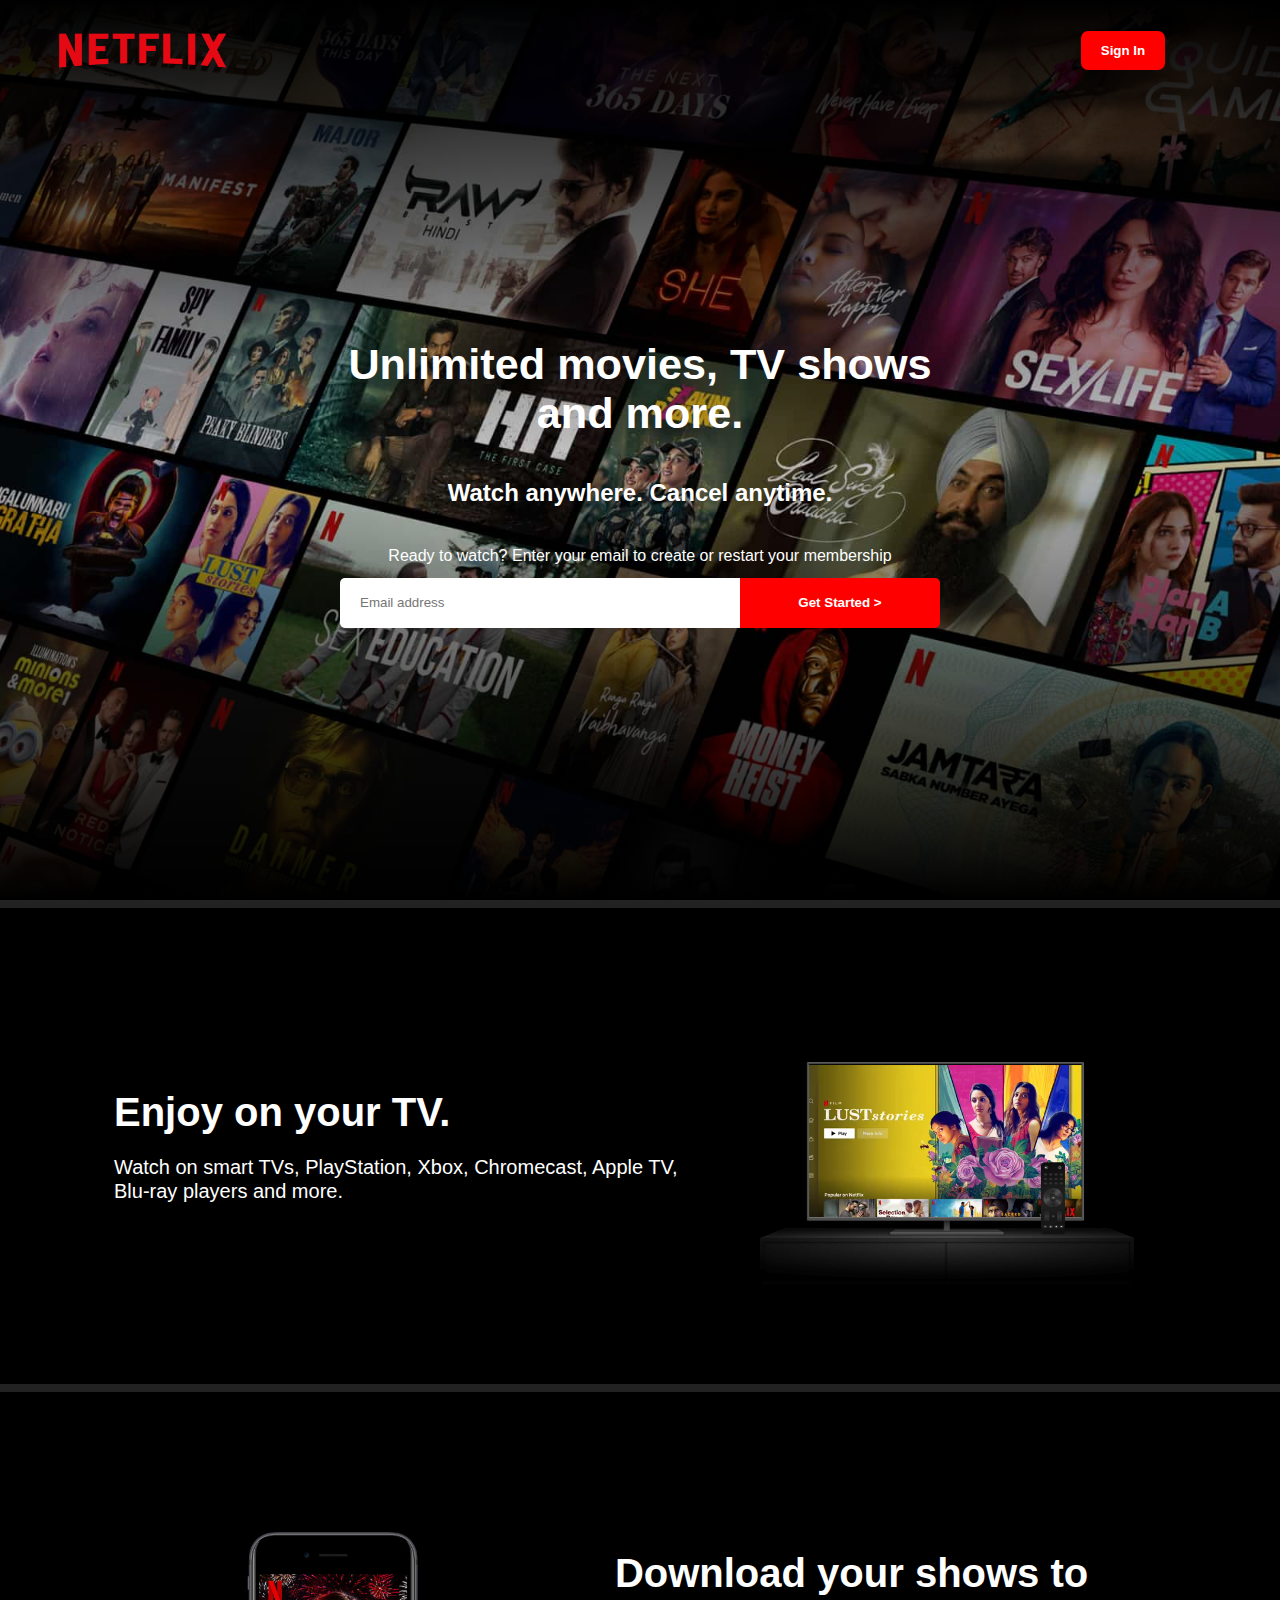
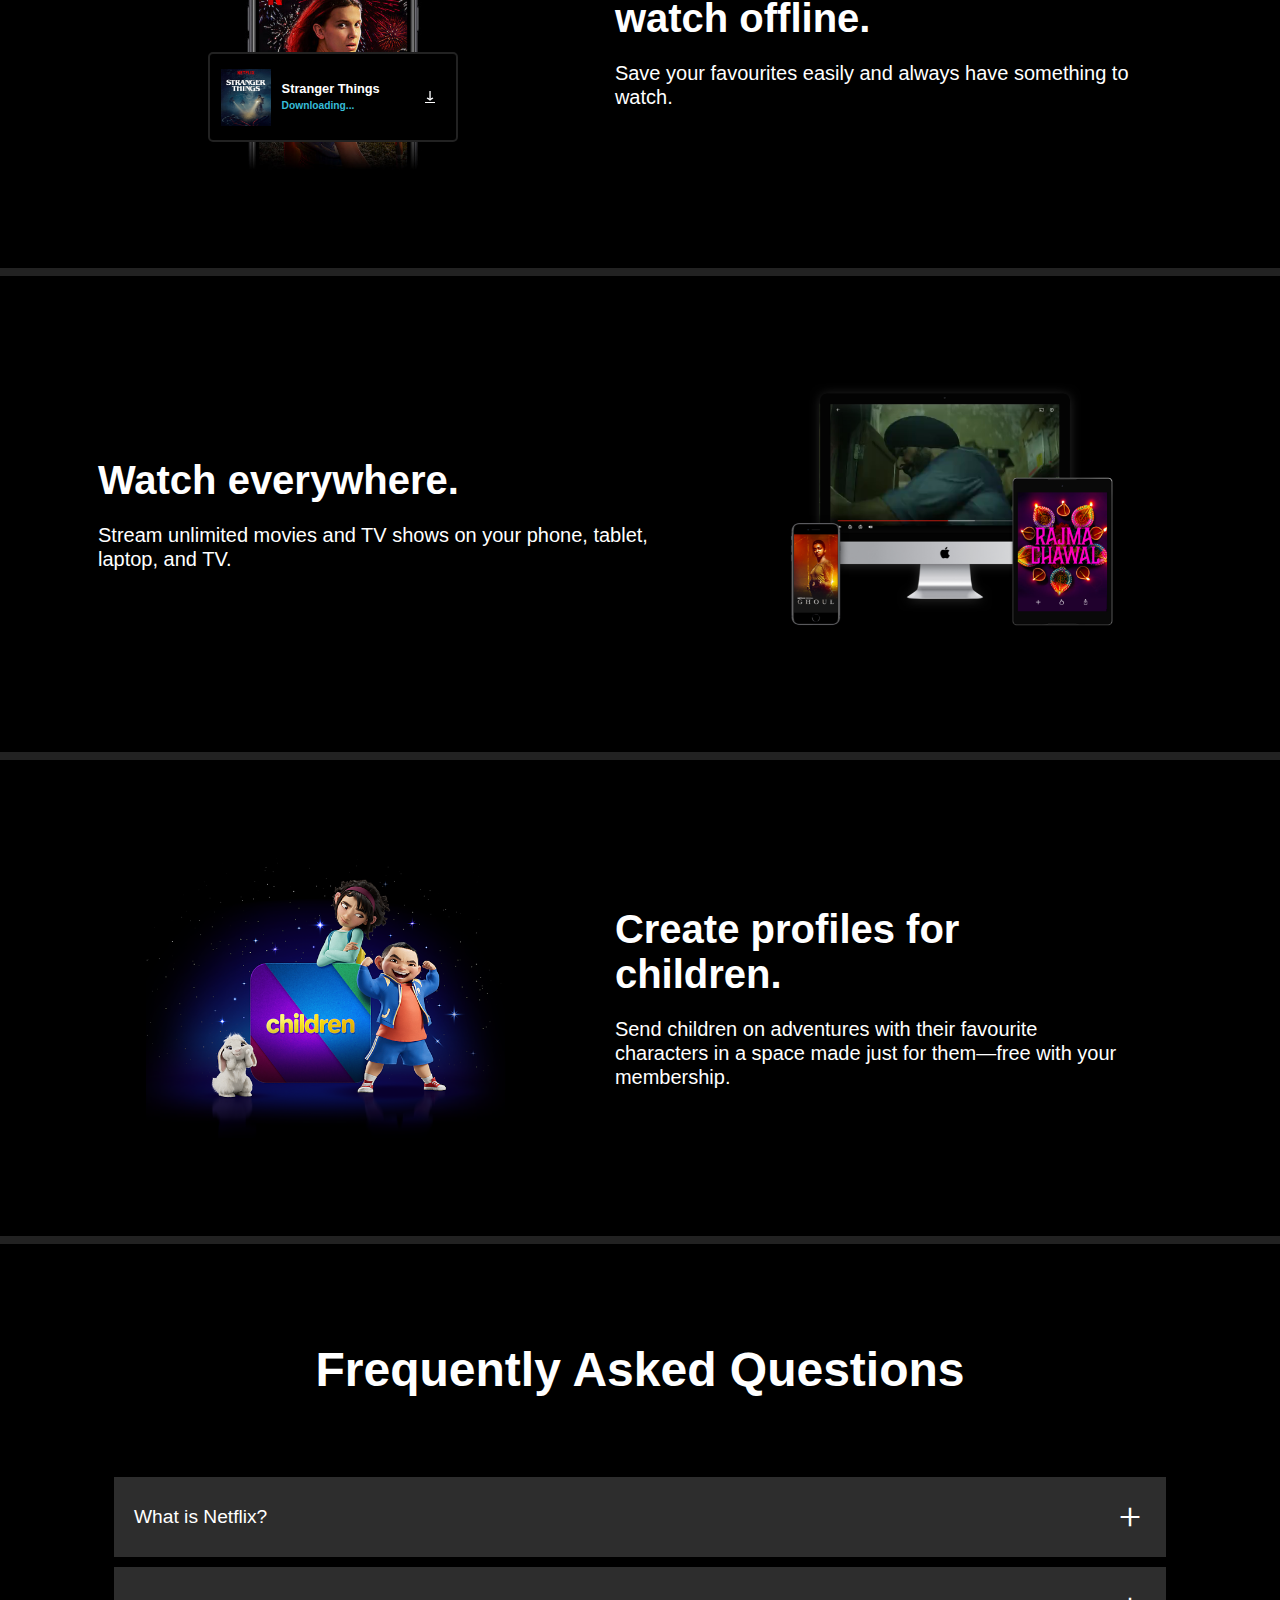
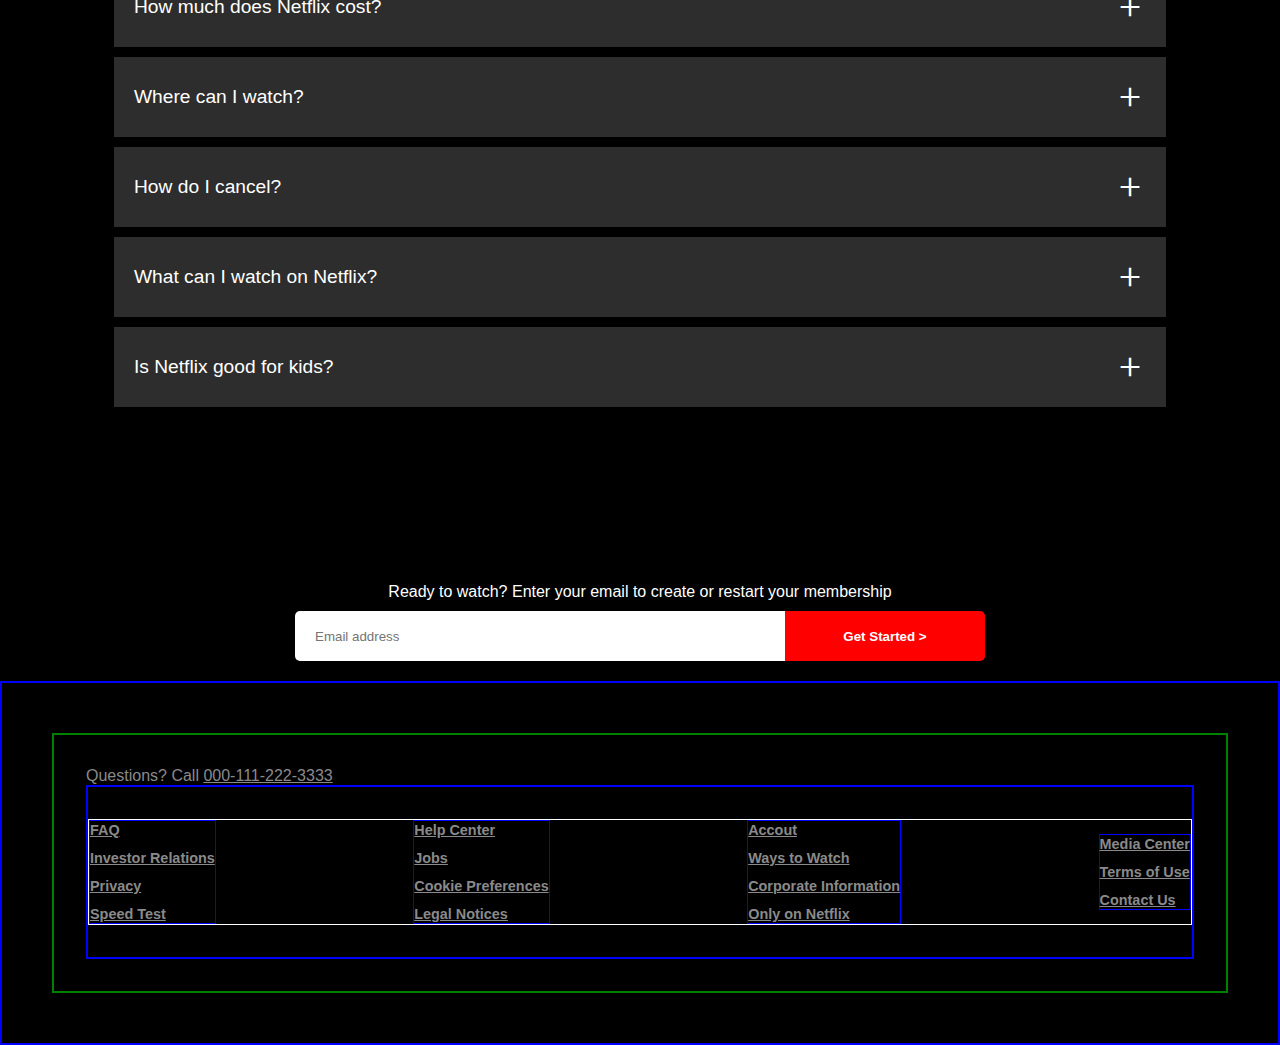
==== commit 10f1e1e0: "footer updates" ====
--- a/index.html
+++ b/index.html
@@ -235,7 +235,37 @@
                     </div>
                     <div class="footer-nav">
                         <div class="footer-nav-container">
-                            
+                            <div class="footer-nav-1">
+                                <ul class="footer-nav-1-list">
+                                    <li><a href="#">FAQ</a></li>
+                                    <li><a href="#">Investor Relations</a></li>
+                                    <li><a href="#">Privacy</a></li>
+                                    <li><a href="#">Speed Test</a></li>
+                                </ul>
+                            </div>
+                            <div class="footer-nav-1">
+                                <ul class="footer-nav-1-list">
+                                    <li><a href="#">Help Center</a></li>
+                                    <li><a href="#">Jobs</a></li>
+                                    <li><a href="#">Cookie Preferences</a></li>
+                                    <li><a href="#">Legal Notices</a></li>
+                                </ul>
+                            </div>
+                            <div class="footer-nav-1">
+                                <ul class="footer-nav-1-list">
+                                    <li><a href="#">Accout</a></li>
+                                    <li><a href="#">Ways to Watch</a></li>
+                                    <li><a href="#">Corporate Information</a></li>
+                                    <li><a href="#">Only on Netflix</a></li>
+                                </ul>
+                            </div>
+                            <div class="footer-nav-1">
+                                <ul class="footer-nav-1-list">
+                                    <li><a href="#">Media Center</a></li>
+                                    <li><a href="#">Terms of Use</a></li>
+                                    <li><a href="#">Contact Us</a></li>
+                                </ul>
+                            </div>
                         </div>
                     </div>
                 </div>
--- a/styles.css
+++ b/styles.css
@@ -290,7 +290,7 @@
 .card-1-right-container>video {
   position: absolute;
   top: 21%;
-  left: 14.5%;
+  left: 14.59%;
   width: 70%;
   z-index: 1;
 }
@@ -685,8 +685,63 @@
   width: 100%;
   max-width: 1200px;
   height: 100%;
-  padding: 2em 3em;
+  padding: 2em 2em;
   border: 2px solid green;
+}
+
+.help{
+  font-size: 1em;
+  color: #8a8a8a;
+}
+
+.help a{
+  /* text-decoration: none; */
+  color: #8a8a8a;
+  cursor: pointer;
+
+}
+
+.footer-nav{
+  width: 100%;
+  height: 100%;
+  padding: 2em 0em;
+  border: 2px solid blue;
+  display: flex;
+  justify-content: space-between;
+  align-items: center;
+}
+
+.footer-nav-container{
+  width: 100%;
+  height: 100%;
+  border: 1px solid white;
+  display: flex;
+  justify-content: space-between;
+  align-items: center;
+  gap: 20px;
+}
+
+.footer-nav-1{
+  max-width: 300px;
+  height: 100%;
+  border: 1px solid blue;
+}
+
+.footer-nav-1-list{
+  width: 100%;
+  height: 100%;
+  display: flex;
+  flex-direction: column;
+  gap: 10px;
+  list-style-type: none;
+}
+
+.footer-nav-1-list a{
+  /* text-decoration: none; */
+  color: #8a8a8a;
+  cursor: pointer;
+  font-weight: 600;
+  font-size: 0.9em;
 }
 
 ::-webkit-scrollbar{
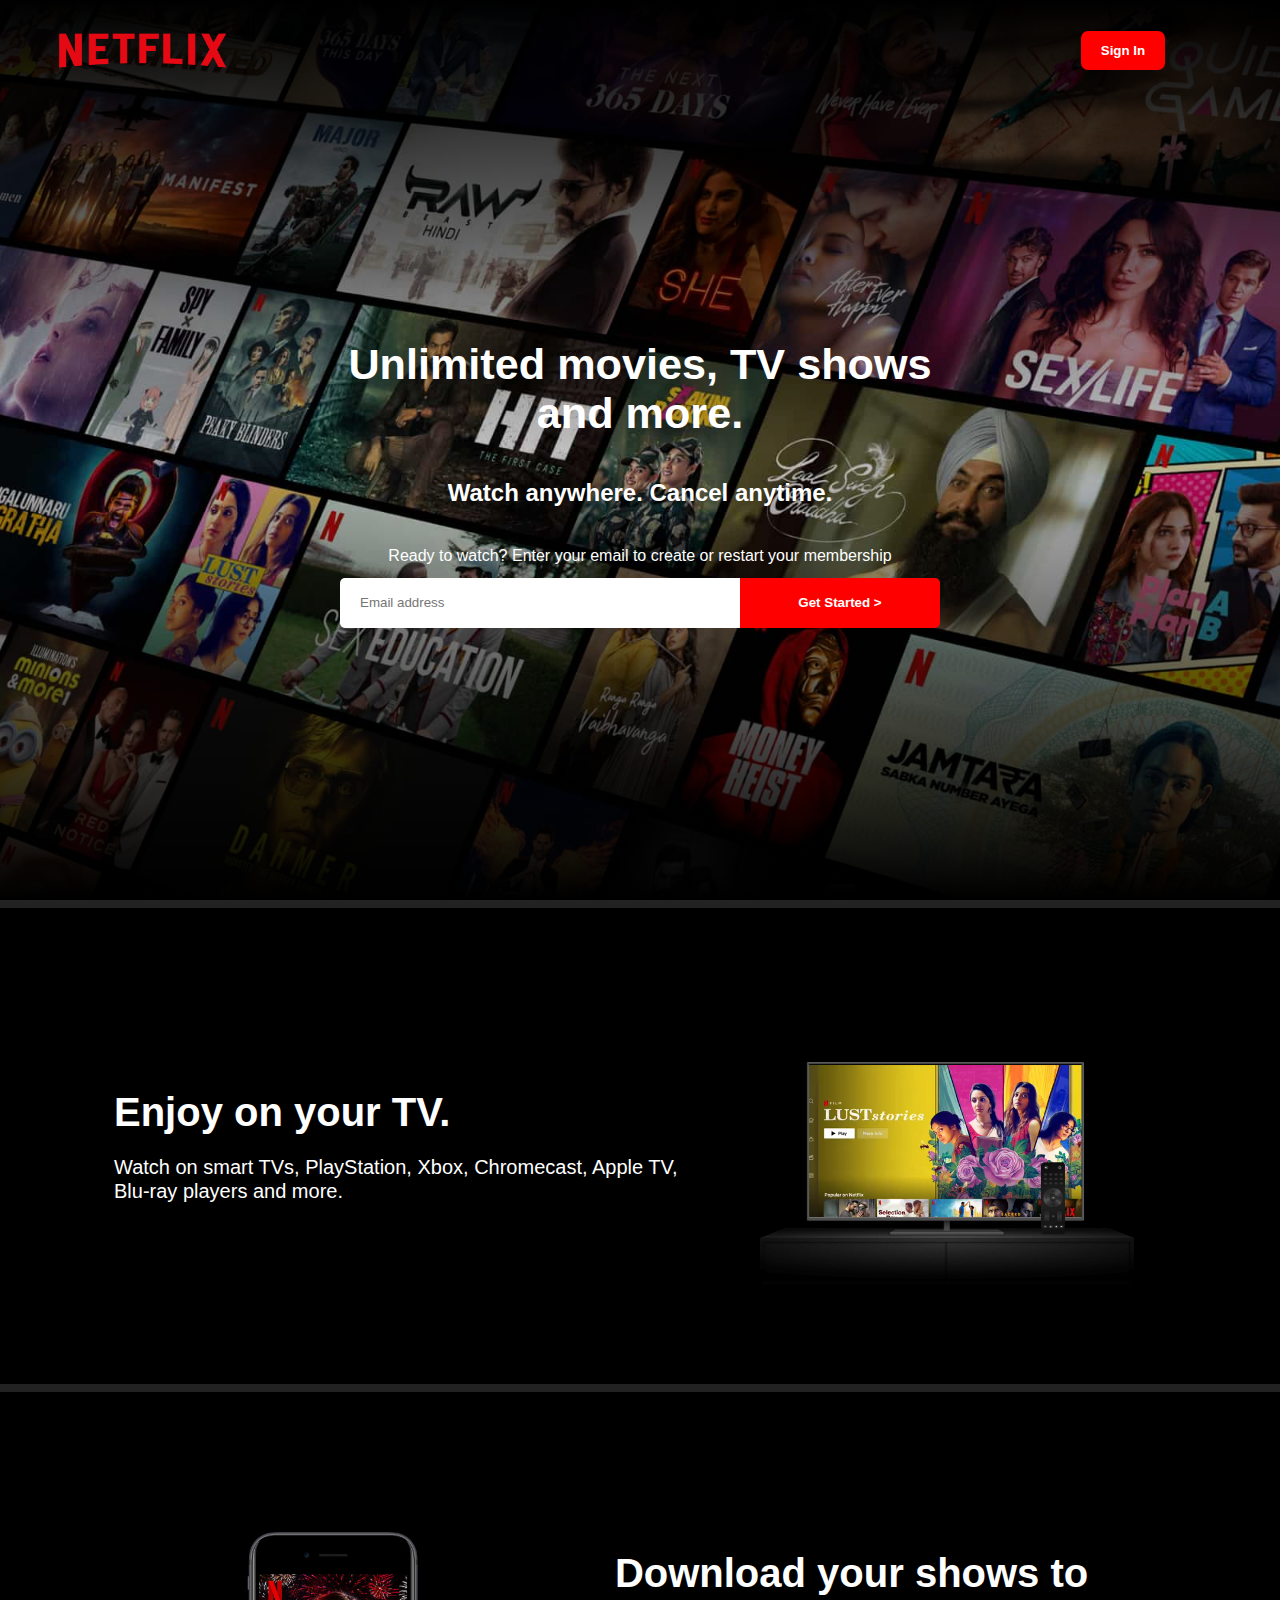
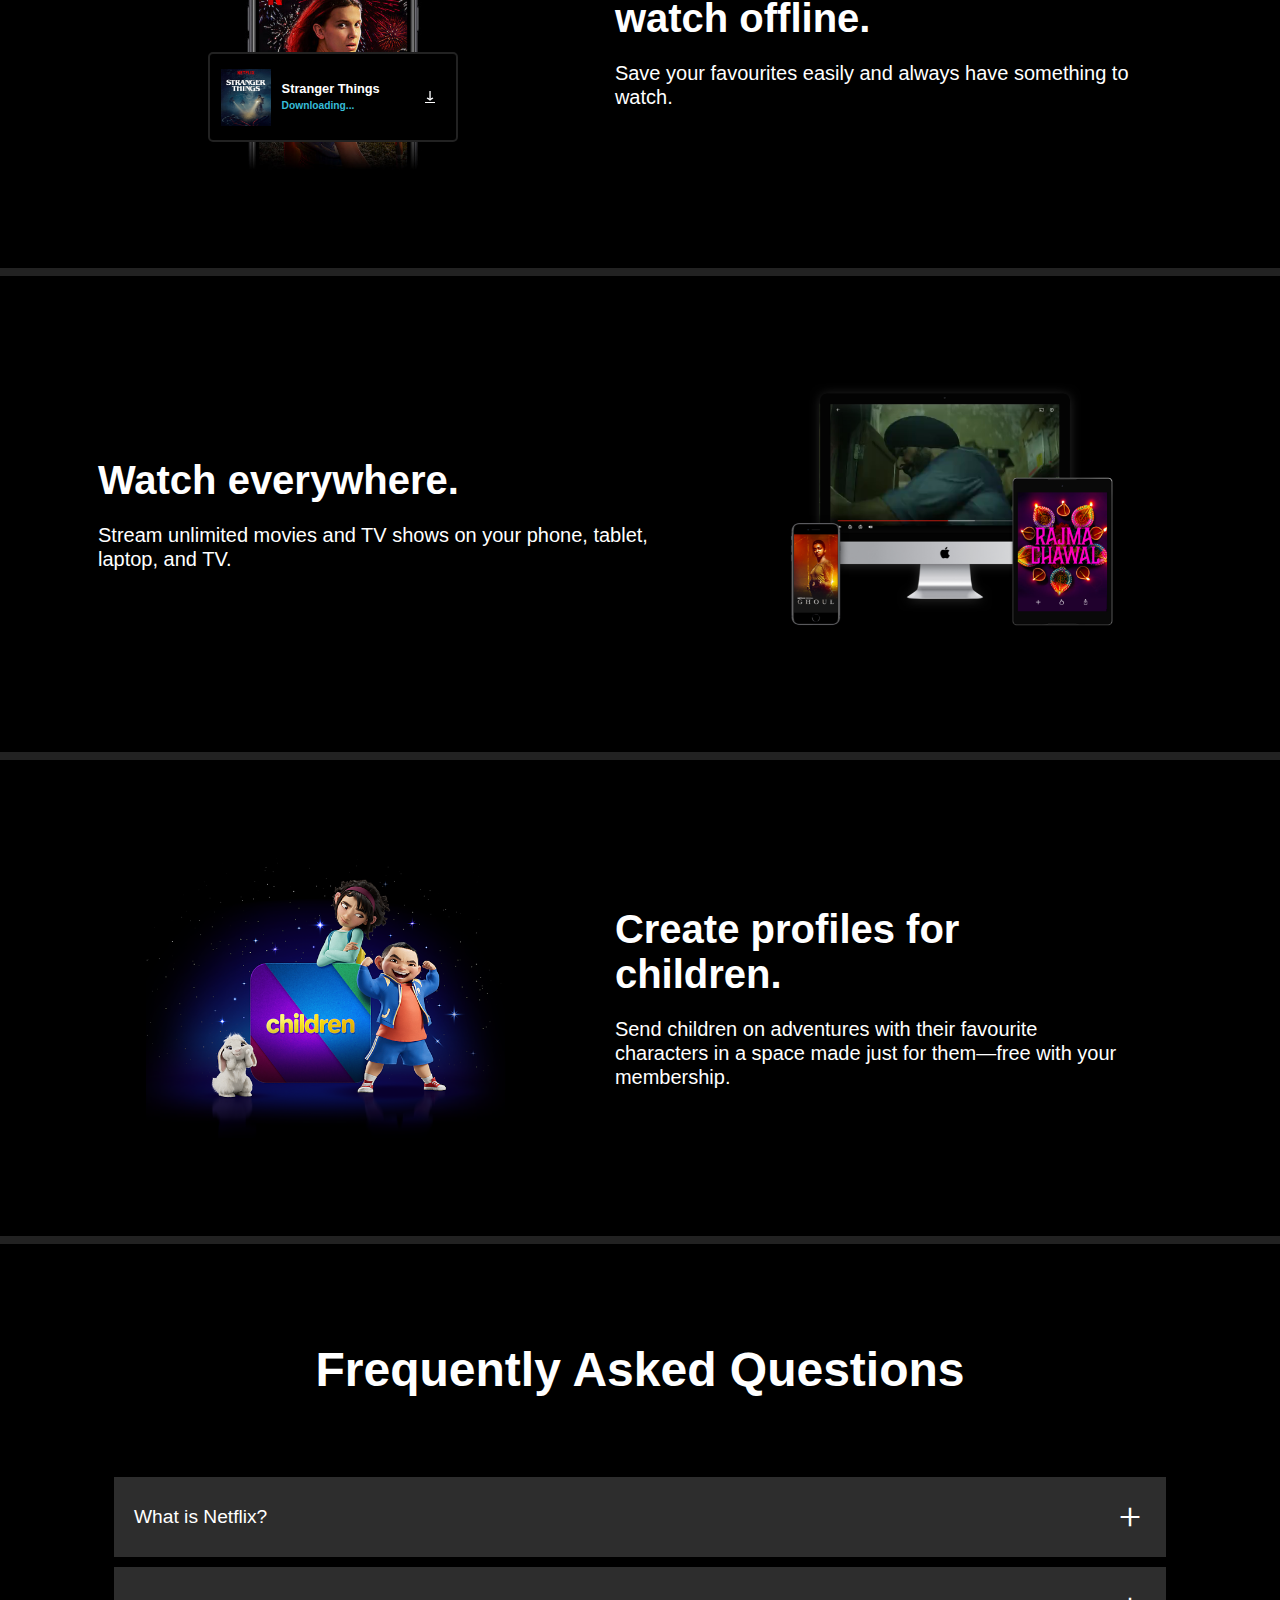
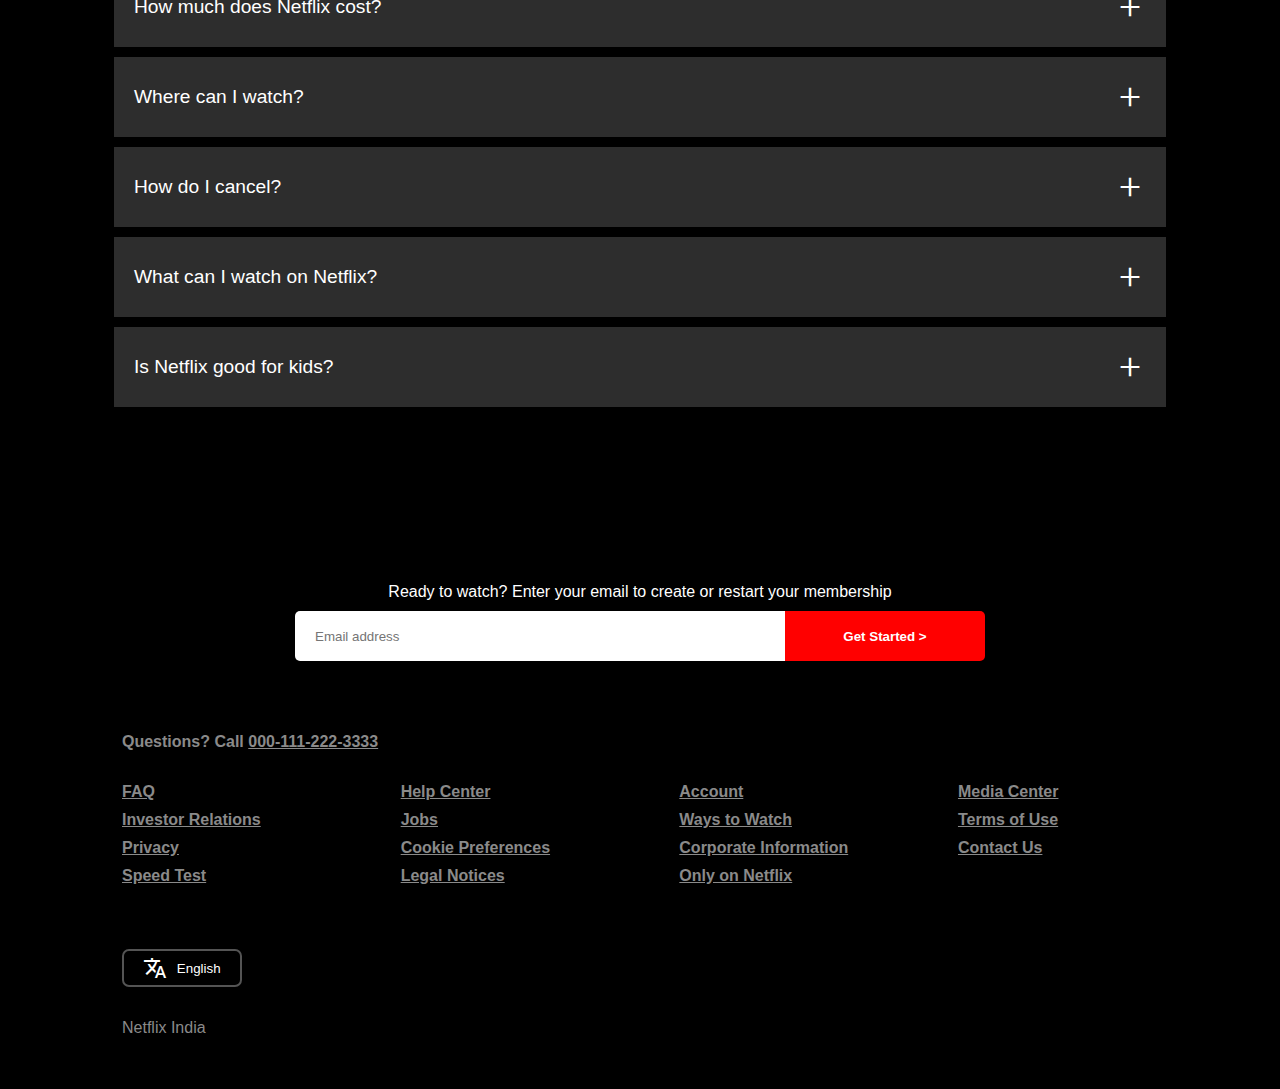
==== commit 3d80d8cc: "footer responsive" ====
--- a/index.html
+++ b/index.html
@@ -9,6 +9,7 @@
     <link rel="icon" href="./assets/Netflixicon.ico" >
 
     <link rel="stylesheet" href="https://fonts.googleapis.com/css2?family=Material+Symbols+Outlined:opsz,wght,FILL,GRAD@20..48,100..700,0..1,-50..200&icon_names=add" />
+    <link rel="stylesheet" href="https://fonts.googleapis.com/css2?family=Material+Symbols+Outlined:opsz,wght,FILL,GRAD@20..48,100..700,0..1,-50..200&icon_names=translate" />
 </head>
 <body>
     <div id="main">
@@ -253,7 +254,7 @@
                             </div>
                             <div class="footer-nav-1">
                                 <ul class="footer-nav-1-list">
-                                    <li><a href="#">Accout</a></li>
+                                    <li><a href="#">Account</a></li>
                                     <li><a href="#">Ways to Watch</a></li>
                                     <li><a href="#">Corporate Information</a></li>
                                     <li><a href="#">Only on Netflix</a></li>
@@ -268,6 +269,19 @@
                             </div>
                         </div>
                     </div>
+                    <div class="language-container">
+                        <div class="language-btn">
+                            <button class="light-btn">
+                                <span class="material-symbols-outlined">
+                                    translate
+                                </span>
+                                <p>English</p>
+                            </button>
+                        </div>
+                    </div>
+                    <div class="footer-text">
+                        <p>Netflix India</p>
+                    </div>
                 </div>
              </footer>
         </div>
--- a/styles.css
+++ b/styles.css
@@ -52,7 +52,6 @@
   height: 50%;
   z-index: 10;
   background: linear-gradient(to top, black, transparent);
-
 }
 
 .header {
@@ -91,7 +90,7 @@
   align-items: center;
 }
 
-.logo-container>img {
+.logo-container > img {
   width: 100%;
   height: 100%;
 }
@@ -131,7 +130,7 @@
 
 .hero-body {
   width: 100%;
-  min-height:100vh;
+  min-height: 100vh;
   /* border: 2px solid red; */
   display: flex;
   justify-content: center;
@@ -188,7 +187,7 @@
   align-items: center;
 }
 
-.action-box>input {
+.action-box > input {
   width: 70%;
   /* height:70%; */
   height: 50px;
@@ -198,7 +197,7 @@
   outline: none;
 }
 
-.action-box>.start-btn .btn {
+.action-box > .start-btn .btn {
   width: 200px;
   height: 50px;
   /* height: 70%;    */
@@ -242,7 +241,7 @@
   width: 100%;
   height: 100%;
   /* border: 2px solid green; */
-  padding: 0px 0px 0px 2em ;
+  padding: 0px 0px 0px 2em;
   display: flex;
   flex-direction: column;
   justify-content: space-evenly;
@@ -280,14 +279,14 @@
   /* border: 2px solid yellow; */
 }
 
-.card-1-right-container>img {
+.card-1-right-container > img {
   position: relative;
   width: 100%;
   height: 100%;
   z-index: 2;
 }
 
-.card-1-right-container>video {
+.card-1-right-container > video {
   position: absolute;
   top: 21%;
   left: 14.59%;
@@ -325,10 +324,9 @@
 .card-2-outer-img {
   min-width: 700px;
   height: 520px;
-
-}
-
-.card-2-outer-img>img {
+}
+
+.card-2-outer-img > img {
   width: 100%;
   height: 100%;
 }
@@ -347,7 +345,7 @@
   /* border: 5px solid red; */
 }
 
-.card-2-inner-img >img:nth-child(1) {
+.card-2-inner-img > img:nth-child(1) {
   /* border: 1px solid white; */
   min-width: 50px;
   height: 70px;
@@ -360,18 +358,15 @@
   width: 50%;
 }
 
-
 .card-2-inner-img span {
   font-size: 0.8em;
-
-}
-
-.card-2-inner-img >img:nth-child(3){
+}
+
+.card-2-inner-img > img:nth-child(3) {
   width: 50px;
   height: 50px;
 }
 
-
 .card-2-right {
   width: 55%;
   height: 100%;
@@ -381,12 +376,11 @@
   align-items: center;
 }
 
-
 .card-2-right-desc {
   width: 90%;
   height: 100%;
   /* border: 2px solid green; */
-  padding: 0px 2em 0px 0px  ;
+  padding: 0px 2em 0px 0px;
   display: flex;
   flex-direction: column;
   justify-content: space-evenly;
@@ -424,7 +418,6 @@
   gap: 20px;
 }
 
-
 .card-3-right {
   width: 45%;
   height: 100%;
@@ -445,14 +438,14 @@
   /* border: 2px solid yellow; */
 }
 
-.card-3-right-container>img {
+.card-3-right-container > img {
   position: relative;
   width: 100%;
   height: 100%;
   z-index: 2;
 }
 
-.card-3-right-container>video {
+.card-3-right-container > video {
   position: absolute;
   top: 8%;
   left: 18.5%;
@@ -492,11 +485,10 @@
   height: 520px;
 }
 
-.card-4-img>img {
-  width: 100%;
-  height: 100%;
-}
-
+.card-4-img > img {
+  width: 100%;
+  height: 100%;
+}
 
 .card-4-right {
   width: 55%;
@@ -507,12 +499,11 @@
   align-items: center;
 }
 
-
 .card-4-right-desc {
   width: 90%;
   height: 100%;
   /* border: 2px solid green; */
-  padding: 0px 2em 0px 0px  ;
+  padding: 0px 2em 0px 0px;
   display: flex;
   flex-direction: column;
   justify-content: space-evenly;
@@ -520,7 +511,7 @@
   gap: 20px;
 }
 
-.faq-section{
+.faq-section {
   position: relative;
   width: 100%;
   height: 100%;
@@ -541,12 +532,12 @@
   align-items: center;
 }
 
-.faq-heading{
+.faq-heading {
   font-size: 2em;
   margin-bottom: 1em;
 }
 
-.faq-body{
+.faq-body {
   width: 100%;
   height: 100%;
   /* border: 2px solid blueviolet; */
@@ -555,7 +546,7 @@
   align-items: center;
 }
 
-.faq-body-container{
+.faq-body-container {
   width: 100%;
   height: 100%;
   display: flex;
@@ -564,10 +555,9 @@
   align-items: center;
   padding: 3em 2em;
   /* gap: 10px; */
-
-}
-
-.faq{
+}
+
+.faq {
   width: 100%;
   height: 100%;
   cursor: pointer;
@@ -575,42 +565,41 @@
   flex-direction: column;
   justify-content: space-between;
   align-items: center;
-
-}
-
-.question{
+}
+
+.question {
   width: 100%;
   height: 80px;
   background-color: #2d2d2d;
   display: flex;
   justify-content: space-between;
   align-items: center;
-  padding: 10px 20px ;
+  padding: 10px 20px;
   margin-bottom: 10px;
 }
 
-.question:hover{
-    background-color: #545454;
-}
-
-.faq.active .question span{
+.question:hover {
+  background-color: #545454;
+}
+
+.faq.active .question span {
   transform: rotate(45deg);
-  transition: all .5s ease-in-out;
-}
-
-.faq .question span{
+  transition: all 0.5s ease-in-out;
+}
+
+.faq .question span {
   transform: rotate(0deg);
-  transition: all .5s ease-in-out;
-}
-
-.question , .answer{
+  transition: all 0.5s ease-in-out;
+}
+
+.question,
+.answer {
   font-size: 1.2em;
   text-align: left;
   max-width: 1200px;
-
-}
-
-.answer{
+}
+
+.answer {
   position: relative;
   background-color: #2d2d2d;
   width: 100%;
@@ -624,43 +613,35 @@
   justify-content: space-evenly;
   align-items: center;
   /* overflow: hidden; */
-  transition: all .5s ease-in-out;
-
-
-}
-
-.faq.active .answer{
+  transition: all 0.5s ease-in-out;
+}
+
+.faq.active .answer {
   display: block;
   height: 100%;
   /* max-height: 300px; */
   padding: 10px 20px;
-
-}
-
-.faq.active .question .answer{
-  transition: all .5s ease-in-out;
-}
-
+}
+
+.faq.active .question .answer {
+  transition: all 0.5s ease-in-out;
+}
 
 .question span.material-symbols-outlined {
   font-size: 32px;
-  font-variation-settings:
-  'FILL' 0,
-  'wght' 400,
-  'GRAD' 0,
-  'opsz' 40
-}
-
-.footer-cta{
-  width: 100%;
-  height: 100%;
-  display: flex;
-  justify-content: center;
-  align-items: center;
-  padding: 20px ;
-}
-
-.footer-cta-container{
+  font-variation-settings: "FILL" 0, "wght" 400, "GRAD" 0, "opsz" 40;
+}
+
+.footer-cta {
+  width: 100%;
+  height: 100%;
+  display: flex;
+  justify-content: center;
+  align-items: center;
+  padding: 20px;
+}
+
+.footer-cta-container {
   width: 100%;
   max-width: 700px;
   height: 100%;
@@ -671,79 +652,112 @@
   gap: 10px;
 }
 
-footer{
-  width: 100%;
-  height: 100%;
-  display: flex;
-  justify-content: center;
-  padding: 50px 50px ;
+footer {
+  width: 100%;
+  height: 100%;
+  display: flex;
+  justify-content: center;
+  padding: 20px 50px;
   margin: auto;
-  border: 2px solid blue;
-}
-
-.footer-container{
-  width: 100%;
-  max-width: 1200px;
+  /* border: 2px solid blue; */
+}
+
+.footer-container {
+  width: 100%;
+  max-width: 1100px;
   height: 100%;
   padding: 2em 2em;
-  border: 2px solid green;
-}
-
-.help{
+  /* border: 2px solid green; */
+}
+
+.help {
   font-size: 1em;
   color: #8a8a8a;
-}
-
-.help a{
-  /* text-decoration: none; */
-  color: #8a8a8a;
-  cursor: pointer;
-
-}
-
-.footer-nav{
-  width: 100%;
-  height: 100%;
-  padding: 2em 0em;
-  border: 2px solid blue;
-  display: flex;
-  justify-content: space-between;
-  align-items: center;
-}
-
-.footer-nav-container{
-  width: 100%;
-  height: 100%;
-  border: 1px solid white;
-  display: flex;
-  justify-content: space-between;
-  align-items: center;
-  gap: 20px;
-}
-
-.footer-nav-1{
-  max-width: 300px;
-  height: 100%;
-  border: 1px solid blue;
-}
-
-.footer-nav-1-list{
-  width: 100%;
-  height: 100%;
-  display: flex;
-  flex-direction: column;
-  gap: 10px;
-  list-style-type: none;
-}
-
-.footer-nav-1-list a{
+  font-weight: 600;
+}
+
+.help a {
   /* text-decoration: none; */
   color: #8a8a8a;
   cursor: pointer;
   font-weight: 600;
-  font-size: 0.9em;
-}
-
-::-webkit-scrollbar{
+}
+
+.footer-nav {
+  width: 100%;
+  height: 100%;
+  padding: 2em 0em;
+  /* border: 2px solid blue; */
+  display: flex;
+  justify-content: space-between;
+  align-items: center;
+}
+
+.footer-nav-container {
+  width: 100%;
+  height: 100%;
+  /* border: 1px solid white; */
+  display: flex;
+  justify-content: space-between;
+  gap: 20px;
+  flex-wrap: wrap ;
+}
+
+.footer-nav-1 {
+  width: 200px;
+  max-width: 300px;
+  height: 100%;
+  /* border: 1px solid blue; */
+}
+
+.footer-nav-1-list {
+  width: 100%;
+  height: 100%;
+  display: flex;
+  flex-direction: column;
+  gap: 10px;
+  list-style-type: none;
+}
+
+.footer-nav-1-list a {
+  /* text-decoration: none; */
+  color: #8a8a8a;
+  cursor: pointer;
+  font-weight: 600;
+  font-size: 1em;
+}
+
+.language-container{
+  width: max-content;
+  height: 100%;
+  /* border: 2px solid blue; */
+  margin: 2em 0px;
+}
+
+.light-btn {
+  width: 120px;
+  height: 100%;
+  display: flex;
+  justify-content: space-evenly;
+  align-items: center;
+  border: 2px solid #545454;
+  border-radius: 5px;
+}
+
+.light-btn {
+  background-color: transparent;
+  padding: 5px 10px;
+  border-radius: 7px;
+  outline: none;
+  color: white;
+}
+
+.footer-text{
+  font-size: 1em;
+  color: #8a8a8a;
+}
+
+
+::-webkit-scrollbar {
   display: none;
-}+}
